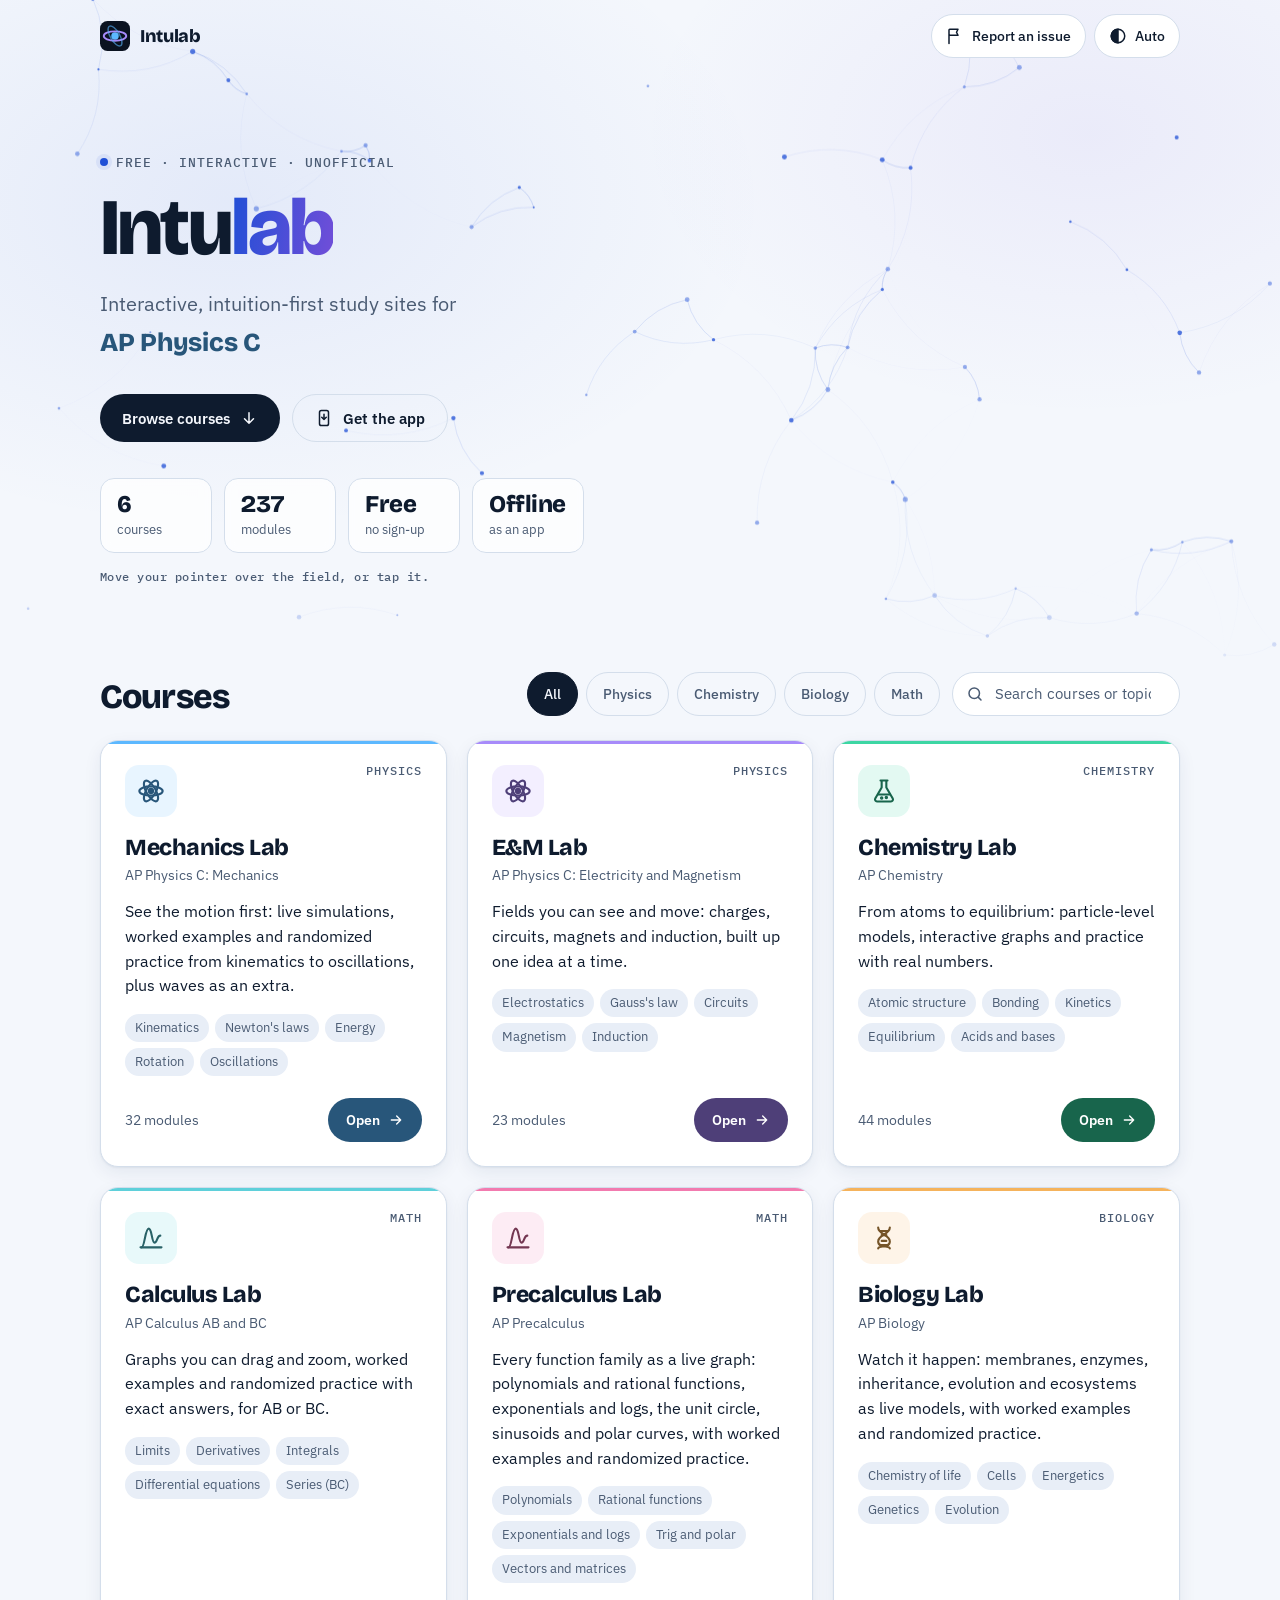
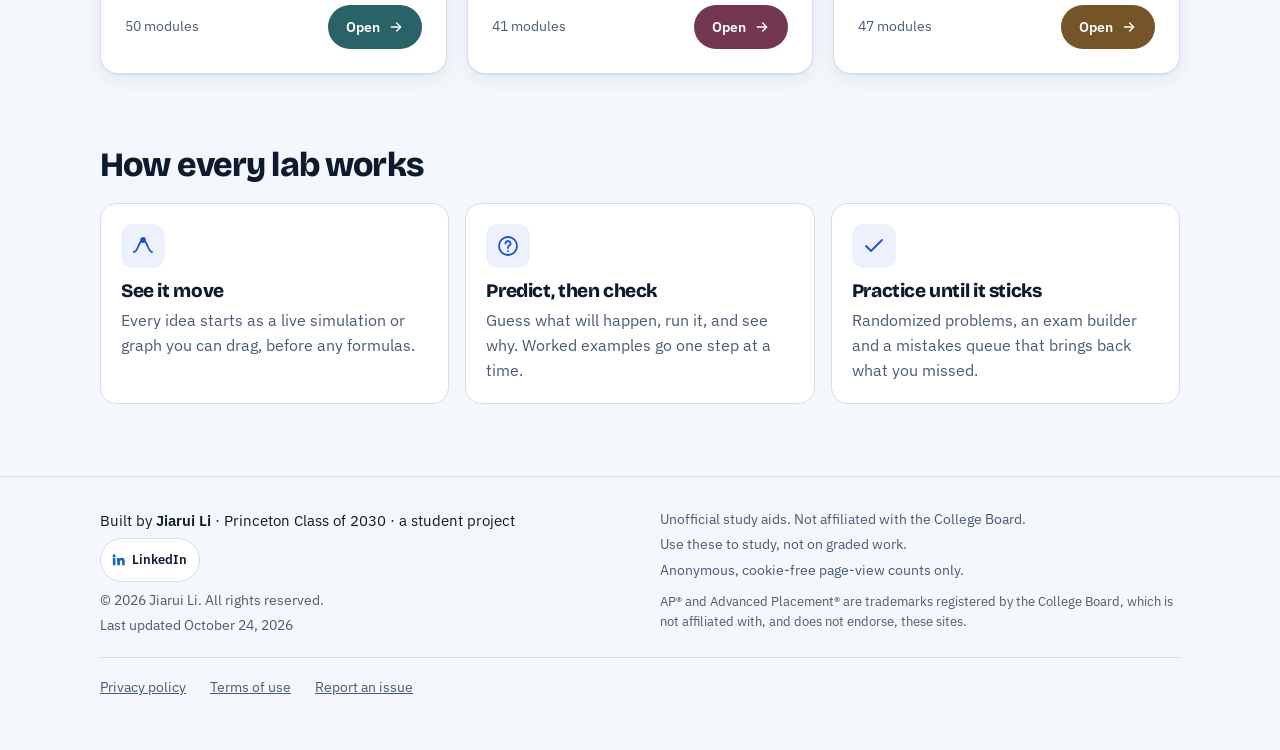
==== index.html @ 5c3f9722 "Self-host the fonts (no Google Fonts requests); privacy policy updated Co-Authored-By: Claude <norep" ====
<!doctype html>
<html lang="en">
<head>
<meta charset="utf-8">
<meta name="viewport" content="width=device-width, initial-scale=1">
<title>Intulab</title>
<meta name="description" content="Interactive, intuition-first study sites for AP science and math.">
<meta property="og:type" content="website">
<meta property="og:site_name" content="Intulab">
<meta property="og:title" content="Intulab: interactive AP study sites">
<meta property="og:description" content="Interactive, intuition-first study sites for AP Physics C, Chemistry, Precalculus, Calculus and Biology. Free, no sign-up, works offline.">
<meta property="og:url" content="https://jiacode2030.github.io/intulab/">
<meta property="og:image" content="https://jiacode2030.github.io/intulab/og.png">
<meta property="og:image:width" content="1200">
<meta property="og:image:height" content="630">
<meta property="og:image:alt" content="Intulab: interactive, intuition-first study sites for AP science and math">
<meta name="twitter:card" content="summary_large_image">
<meta name="twitter:title" content="Intulab: interactive AP study sites">
<meta name="twitter:description" content="Interactive, intuition-first study sites for AP Physics C, Chemistry, Precalculus, Calculus and Biology. Free, no sign-up, works offline.">
<meta name="twitter:image" content="https://jiacode2030.github.io/intulab/og.png">
<meta name="color-scheme" content="light dark">
<link rel="manifest" href="/intulab/manifest.webmanifest">
<meta name="theme-color" content="#F4F7FC" media="(prefers-color-scheme: light)">
<meta name="theme-color" content="#0A1220" media="(prefers-color-scheme: dark)">
<meta name="mobile-web-app-capable" content="yes">
<meta name="apple-mobile-web-app-capable" content="yes">
<meta name="apple-mobile-web-app-title" content="Intulab">
<meta name="apple-mobile-web-app-status-bar-style" content="default">
<link rel="apple-touch-icon" href="icons/apple-touch-icon.png">
<link rel="icon" href="data:image/svg+xml,%3Csvg xmlns='http://www.w3.org/2000/svg' viewBox='0 0 32 32'%3E%3Crect width='32' height='32' rx='8' fill='%230A1220'/%3E%3Ccircle cx='16' cy='16' r='4' fill='%235CB8FF'/%3E%3Cellipse cx='16' cy='16' rx='12' ry='5' fill='none' stroke='%23A78BFA' stroke-width='2'/%3E%3C/svg%3E">
<style>
/* Fonts are served from this site (fonts/), not from Google. IBM Plex and STIX Two Text: SIL Open Font License; Bricolage Grotesque: SIL OFL. */
@font-face{font-family:'Bricolage Grotesque';font-style:normal;font-weight:600;font-display:swap;src:url(fonts/bricolagegrotesque-latin-ext-a4fe79.woff2) format('woff2');unicode-range:U+0100-02BA, U+02BD-02C5, U+02C7-02CC, U+02CE-02D7, U+02DD-02FF, U+0304, U+0308, U+0329, U+1D00-1DBF, U+1E00-1E9F, U+1EF2-1EFF, U+2020, U+20A0-20AB, U+20AD-20C4, U+2113, U+2C60-2C7F, U+A720-A7FF}
@font-face{font-family:'Bricolage Grotesque';font-style:normal;font-weight:600;font-display:swap;src:url(fonts/bricolagegrotesque-latin-a97232.woff2) format('woff2');unicode-range:U+0000-00FF, U+0131, U+0152-0153, U+02BB-02BC, U+02C6, U+02DA, U+02DC, U+0304, U+0308, U+0329, U+2000-206F, U+20AC, U+2122, U+2191, U+2193, U+2212, U+2215, U+FEFF, U+FFFD}
@font-face{font-family:'Bricolage Grotesque';font-style:normal;font-weight:800;font-display:swap;src:url(fonts/bricolagegrotesque-latin-ext-a4fe79.woff2) format('woff2');unicode-range:U+0100-02BA, U+02BD-02C5, U+02C7-02CC, U+02CE-02D7, U+02DD-02FF, U+0304, U+0308, U+0329, U+1D00-1DBF, U+1E00-1E9F, U+1EF2-1EFF, U+2020, U+20A0-20AB, U+20AD-20C4, U+2113, U+2C60-2C7F, U+A720-A7FF}
@font-face{font-family:'Bricolage Grotesque';font-style:normal;font-weight:800;font-display:swap;src:url(fonts/bricolagegrotesque-latin-a97232.woff2) format('woff2');unicode-range:U+0000-00FF, U+0131, U+0152-0153, U+02BB-02BC, U+02C6, U+02DA, U+02DC, U+0304, U+0308, U+0329, U+2000-206F, U+20AC, U+2122, U+2191, U+2193, U+2212, U+2215, U+FEFF, U+FFFD}
@font-face{font-family:'IBM Plex Mono';font-style:normal;font-weight:400;font-display:swap;src:url(fonts/ibmplexmono-latin-ext-7f25d9.woff2) format('woff2');unicode-range:U+0100-02BA, U+02BD-02C5, U+02C7-02CC, U+02CE-02D7, U+02DD-02FF, U+0304, U+0308, U+0329, U+1D00-1DBF, U+1E00-1E9F, U+1EF2-1EFF, U+2020, U+20A0-20AB, U+20AD-20C4, U+2113, U+2C60-2C7F, U+A720-A7FF}
@font-face{font-family:'IBM Plex Mono';font-style:normal;font-weight:400;font-display:swap;src:url(fonts/ibmplexmono-latin-d196e8.woff2) format('woff2');unicode-range:U+0000-00FF, U+0131, U+0152-0153, U+02BB-02BC, U+02C6, U+02DA, U+02DC, U+0304, U+0308, U+0329, U+2000-206F, U+20AC, U+2122, U+2191, U+2193, U+2212, U+2215, U+FEFF, U+FFFD}
@font-face{font-family:'IBM Plex Mono';font-style:normal;font-weight:500;font-display:swap;src:url(fonts/ibmplexmono-latin-ext-b42080.woff2) format('woff2');unicode-range:U+0100-02BA, U+02BD-02C5, U+02C7-02CC, U+02CE-02D7, U+02DD-02FF, U+0304, U+0308, U+0329, U+1D00-1DBF, U+1E00-1E9F, U+1EF2-1EFF, U+2020, U+20A0-20AB, U+20AD-20C4, U+2113, U+2C60-2C7F, U+A720-A7FF}
@font-face{font-family:'IBM Plex Mono';font-style:normal;font-weight:500;font-display:swap;src:url(fonts/ibmplexmono-latin-a7544c.woff2) format('woff2');unicode-range:U+0000-00FF, U+0131, U+0152-0153, U+02BB-02BC, U+02C6, U+02DA, U+02DC, U+0304, U+0308, U+0329, U+2000-206F, U+20AC, U+2122, U+2191, U+2193, U+2212, U+2215, U+FEFF, U+FFFD}
@font-face{font-family:'IBM Plex Sans';font-style:italic;font-weight:400;font-display:swap;src:url(fonts/ibmplexsans-greek-72a867.woff2) format('woff2');unicode-range:U+0370-0377, U+037A-037F, U+0384-038A, U+038C, U+038E-03A1, U+03A3-03FF}
@font-face{font-family:'IBM Plex Sans';font-style:italic;font-weight:400;font-display:swap;src:url(fonts/ibmplexsans-latin-ext-77f5d9.woff2) format('woff2');unicode-range:U+0100-02BA, U+02BD-02C5, U+02C7-02CC, U+02CE-02D7, U+02DD-02FF, U+0304, U+0308, U+0329, U+1D00-1DBF, U+1E00-1E9F, U+1EF2-1EFF, U+2020, U+20A0-20AB, U+20AD-20C4, U+2113, U+2C60-2C7F, U+A720-A7FF}
@font-face{font-family:'IBM Plex Sans';font-style:italic;font-weight:400;font-display:swap;src:url(fonts/ibmplexsans-latin-46a3d9.woff2) format('woff2');unicode-range:U+0000-00FF, U+0131, U+0152-0153, U+02BB-02BC, U+02C6, U+02DA, U+02DC, U+0304, U+0308, U+0329, U+2000-206F, U+20AC, U+2122, U+2191, U+2193, U+2212, U+2215, U+FEFF, U+FFFD}
@font-face{font-family:'IBM Plex Sans';font-style:normal;font-weight:400;font-display:swap;src:url(fonts/ibmplexsans-greek-32a517.woff2) format('woff2');unicode-range:U+0370-0377, U+037A-037F, U+0384-038A, U+038C, U+038E-03A1, U+03A3-03FF}
@font-face{font-family:'IBM Plex Sans';font-style:normal;font-weight:400;font-display:swap;src:url(fonts/ibmplexsans-latin-ext-71c30c.woff2) format('woff2');unicode-range:U+0100-02BA, U+02BD-02C5, U+02C7-02CC, U+02CE-02D7, U+02DD-02FF, U+0304, U+0308, U+0329, U+1D00-1DBF, U+1E00-1E9F, U+1EF2-1EFF, U+2020, U+20A0-20AB, U+20AD-20C4, U+2113, U+2C60-2C7F, U+A720-A7FF}
@font-face{font-family:'IBM Plex Sans';font-style:normal;font-weight:400;font-display:swap;src:url(fonts/ibmplexsans-latin-a68a20.woff2) format('woff2');unicode-range:U+0000-00FF, U+0131, U+0152-0153, U+02BB-02BC, U+02C6, U+02DA, U+02DC, U+0304, U+0308, U+0329, U+2000-206F, U+20AC, U+2122, U+2191, U+2193, U+2212, U+2215, U+FEFF, U+FFFD}
@font-face{font-family:'IBM Plex Sans';font-style:normal;font-weight:500;font-display:swap;src:url(fonts/ibmplexsans-greek-32a517.woff2) format('woff2');unicode-range:U+0370-0377, U+037A-037F, U+0384-038A, U+038C, U+038E-03A1, U+03A3-03FF}
@font-face{font-family:'IBM Plex Sans';font-style:normal;font-weight:500;font-display:swap;src:url(fonts/ibmplexsans-latin-ext-71c30c.woff2) format('woff2');unicode-range:U+0100-02BA, U+02BD-02C5, U+02C7-02CC, U+02CE-02D7, U+02DD-02FF, U+0304, U+0308, U+0329, U+1D00-1DBF, U+1E00-1E9F, U+1EF2-1EFF, U+2020, U+20A0-20AB, U+20AD-20C4, U+2113, U+2C60-2C7F, U+A720-A7FF}
@font-face{font-family:'IBM Plex Sans';font-style:normal;font-weight:500;font-display:swap;src:url(fonts/ibmplexsans-latin-a68a20.woff2) format('woff2');unicode-range:U+0000-00FF, U+0131, U+0152-0153, U+02BB-02BC, U+02C6, U+02DA, U+02DC, U+0304, U+0308, U+0329, U+2000-206F, U+20AC, U+2122, U+2191, U+2193, U+2212, U+2215, U+FEFF, U+FFFD}
@font-face{font-family:'IBM Plex Sans';font-style:normal;font-weight:600;font-display:swap;src:url(fonts/ibmplexsans-greek-32a517.woff2) format('woff2');unicode-range:U+0370-0377, U+037A-037F, U+0384-038A, U+038C, U+038E-03A1, U+03A3-03FF}
@font-face{font-family:'IBM Plex Sans';font-style:normal;font-weight:600;font-display:swap;src:url(fonts/ibmplexsans-latin-ext-71c30c.woff2) format('woff2');unicode-range:U+0100-02BA, U+02BD-02C5, U+02C7-02CC, U+02CE-02D7, U+02DD-02FF, U+0304, U+0308, U+0329, U+1D00-1DBF, U+1E00-1E9F, U+1EF2-1EFF, U+2020, U+20A0-20AB, U+20AD-20C4, U+2113, U+2C60-2C7F, U+A720-A7FF}
@font-face{font-family:'IBM Plex Sans';font-style:normal;font-weight:600;font-display:swap;src:url(fonts/ibmplexsans-latin-a68a20.woff2) format('woff2');unicode-range:U+0000-00FF, U+0131, U+0152-0153, U+02BB-02BC, U+02C6, U+02DA, U+02DC, U+0304, U+0308, U+0329, U+2000-206F, U+20AC, U+2122, U+2191, U+2193, U+2212, U+2215, U+FEFF, U+FFFD}
@font-face{font-family:'STIX Two Text';font-style:italic;font-weight:400;font-display:swap;src:url(fonts/stixtwotext-greek-d419c9.woff2) format('woff2');unicode-range:U+0370-0377, U+037A-037F, U+0384-038A, U+038C, U+038E-03A1, U+03A3-03FF}
@font-face{font-family:'STIX Two Text';font-style:italic;font-weight:400;font-display:swap;src:url(fonts/stixtwotext-latin-ext-4cd443.woff2) format('woff2');unicode-range:U+0100-02BA, U+02BD-02C5, U+02C7-02CC, U+02CE-02D7, U+02DD-02FF, U+0304, U+0308, U+0329, U+1D00-1DBF, U+1E00-1E9F, U+1EF2-1EFF, U+2020, U+20A0-20AB, U+20AD-20C4, U+2113, U+2C60-2C7F, U+A720-A7FF}
@font-face{font-family:'STIX Two Text';font-style:italic;font-weight:400;font-display:swap;src:url(fonts/stixtwotext-latin-cf8f5a.woff2) format('woff2');unicode-range:U+0000-00FF, U+0131, U+0152-0153, U+02BB-02BC, U+02C6, U+02DA, U+02DC, U+0304, U+0308, U+0329, U+2000-206F, U+20AC, U+2122, U+2191, U+2193, U+2212, U+2215, U+FEFF, U+FFFD}
@font-face{font-family:'STIX Two Text';font-style:normal;font-weight:400;font-display:swap;src:url(fonts/stixtwotext-greek-191a07.woff2) format('woff2');unicode-range:U+0370-0377, U+037A-037F, U+0384-038A, U+038C, U+038E-03A1, U+03A3-03FF}
@font-face{font-family:'STIX Two Text';font-style:normal;font-weight:400;font-display:swap;src:url(fonts/stixtwotext-latin-ext-925ed5.woff2) format('woff2');unicode-range:U+0100-02BA, U+02BD-02C5, U+02C7-02CC, U+02CE-02D7, U+02DD-02FF, U+0304, U+0308, U+0329, U+1D00-1DBF, U+1E00-1E9F, U+1EF2-1EFF, U+2020, U+20A0-20AB, U+20AD-20C4, U+2113, U+2C60-2C7F, U+A720-A7FF}
@font-face{font-family:'STIX Two Text';font-style:normal;font-weight:400;font-display:swap;src:url(fonts/stixtwotext-latin-5cd9c2.woff2) format('woff2');unicode-range:U+0000-00FF, U+0131, U+0152-0153, U+02BB-02BC, U+02C6, U+02DA, U+02DC, U+0304, U+0308, U+0329, U+2000-206F, U+20AC, U+2122, U+2191, U+2193, U+2212, U+2215, U+FEFF, U+FFFD}
</style>
<script>
/* Apply the saved theme before first paint, so there is no flash. */
try{var t=localStorage.getItem('hub-theme');if(t==='light'||t==='dark')document.documentElement.setAttribute('data-theme',t);}catch(e){}
</script>
<style>
:root{
  --bg:#F4F7FC; --surface:#FFFFFF; --sunk:#E8EEF7; --ink:#0E1B2E; --muted:#4A5B73; --line:#D4DEEB;
  --brand:#1F4FD6; --violet:#6D4ED8; --focus:#1F4FD6;
  --hero-a:#1F4FD614; --hero-b:#6D4ED812; --dot:31,79,214;
  --shadow:0 1px 2px rgba(20,45,90,.06),0 6px 18px rgba(20,45,90,.07);
  --shadow-hi:0 2px 4px rgba(20,45,90,.08),0 18px 38px rgba(20,45,90,.14);
  --mix:58%; --mix-to:#000; --on-accent:#FFFFFF;
  --f-display:"Bricolage Grotesque","Avenir Next",system-ui,sans-serif;
  --f-body:"IBM Plex Sans",system-ui,-apple-system,"Segoe UI",sans-serif;
  --f-mono:"IBM Plex Mono",ui-monospace,"SF Mono",Menlo,monospace;
  --ease:cubic-bezier(.2,.8,.2,1);
  color-scheme:light;
}
@media (prefers-color-scheme: dark){
  :root:not([data-theme="light"]){
    --bg:#0A1220; --surface:#101A2C; --sunk:#16223A; --ink:#E4ECF7; --muted:#9AACC5; --line:#22324D;
    --brand:#5CB8FF; --violet:#A78BFA; --focus:#7CC7FF;
    --hero-a:#5CB8FF1c; --hero-b:#A78BFA1a; --dot:124,180,255;
    --shadow:none; --shadow-hi:0 2px 4px rgba(0,0,0,.4),0 16px 34px rgba(0,0,0,.45);
    --mix:100%; --mix-to:#fff; --on-accent:#04101F;
    color-scheme:dark;
  }
}
:root[data-theme="dark"]{
  --bg:#0A1220; --surface:#101A2C; --sunk:#16223A; --ink:#E4ECF7; --muted:#9AACC5; --line:#22324D;
  --brand:#5CB8FF; --violet:#A78BFA; --focus:#7CC7FF;
  --hero-a:#5CB8FF1c; --hero-b:#A78BFA1a; --dot:124,180,255;
  --shadow:none; --shadow-hi:0 2px 4px rgba(0,0,0,.4),0 16px 34px rgba(0,0,0,.45);
  --mix:100%; --mix-to:#fff; --on-accent:#04101F;
  color-scheme:dark;
}

*,*::before,*::after{box-sizing:border-box}
html{-webkit-text-size-adjust:100%}
body{margin:0;background:var(--bg);color:var(--ink);font:16px/1.55 var(--f-body);overflow-x:hidden}
a{color:inherit}
:focus-visible{outline:3px solid var(--focus);outline-offset:3px;border-radius:8px}
[hidden]{display:none!important}
.sr{position:absolute;width:1px;height:1px;overflow:hidden;clip:rect(0 0 0 0);white-space:nowrap}
.wrap{max-width:1120px;margin:0 auto;padding:0 20px}
.skip{position:absolute;left:12px;top:-60px;background:var(--surface);padding:10px 14px;border-radius:8px;z-index:10}
.skip:focus{top:12px}

/* header */
.top{position:relative;z-index:2}
.top .wrap{display:flex;align-items:center;justify-content:space-between;gap:12px;min-height:72px}
.brand{display:flex;align-items:center;gap:10px;font:800 18px/1 var(--f-display);letter-spacing:-.02em;text-decoration:none;min-height:44px}
.brand svg{flex:none}
.actions{display:flex;gap:8px;align-items:center}
.btn-ghost{display:inline-flex;align-items:center;gap:8px;min-height:44px;min-width:44px;justify-content:center;padding:0 14px;border:1px solid var(--line);border-radius:999px;background:var(--surface);color:var(--ink);font:500 14px/1 var(--f-body);text-decoration:none;cursor:pointer;transition:border-color .2s var(--ease),background .2s var(--ease)}
.btn-ghost:hover{border-color:var(--brand)}
.btn-ghost svg{width:18px;height:18px;flex:none}

/* hero */
.hero{position:relative;margin-top:-72px;padding:148px 0 88px;overflow:hidden;isolation:isolate;
  background:radial-gradient(60% 70% at 18% 30%,var(--hero-a),transparent 70%),radial-gradient(50% 60% at 85% 20%,var(--hero-b),transparent 70%)}
.hero canvas{position:absolute;inset:0;width:100%;height:100%;z-index:-1}
.hero::after{content:"";position:absolute;left:0;right:0;bottom:0;height:120px;background:linear-gradient(transparent,var(--bg));z-index:-1}
.eyebrow{display:inline-flex;align-items:center;gap:8px;font:500 12.5px/1 var(--f-mono);letter-spacing:.08em;text-transform:uppercase;color:var(--muted);margin:0 0 20px}
.eyebrow i{width:8px;height:8px;border-radius:50%;background:var(--brand);box-shadow:0 0 0 4px var(--hero-a)}
h1{font:800 clamp(40px,8vw,80px)/1 var(--f-display);letter-spacing:-.035em;margin:0 0 20px;max-width:12ch}
h1 span{background:linear-gradient(100deg,var(--brand),var(--violet));-webkit-background-clip:text;background-clip:text;color:transparent}
.tagline{font-size:clamp(17px,2.2vw,20px);color:var(--muted);max-width:44ch;margin:0 0 32px}
.cta{display:inline-flex;align-items:center;gap:10px;min-height:48px;padding:0 22px;border-radius:999px;background:var(--ink);color:var(--bg);font:600 15px/1 var(--f-body);text-decoration:none;transition:transform .2s var(--ease)}
.cta:hover{transform:translateY(-2px)}
.ctas{display:flex;flex-wrap:wrap;gap:12px}
.cta.alt{background:transparent;color:var(--ink);border:1px solid var(--line);cursor:pointer;font:600 15px/1 var(--f-body)}
.cta.alt:hover{border-color:var(--brand)}
.cta svg{width:18px;height:18px}

/* hero extras: shimmering title, rotating course line, stats */
h1 span{background-size:200% 100%;animation:shimmer 9s ease-in-out infinite alternate}
@keyframes shimmer{from{background-position:0% 50%}to{background-position:100% 50%}}
h1 span{background-image:linear-gradient(100deg,var(--brand),var(--violet),var(--brand))}
.tagline .rot{display:block;height:1.5em;overflow:hidden;font:700 clamp(20px,2.6vw,26px)/1.5 var(--f-display);letter-spacing:-.01em;margin-top:4px}
.tagline .rot b{display:block;font-weight:700;color:var(--rotc,var(--brand));transition:transform .45s var(--ease),opacity .45s var(--ease)}
.tagline .rot b.out{transform:translateY(-100%);opacity:0}
.tagline .rot b.in{transform:translateY(100%);opacity:0}
.eyebrow i{animation:pulse 2.4s ease-in-out infinite}
@keyframes pulse{50%{box-shadow:0 0 0 7px transparent}}
.stats{list-style:none;display:flex;flex-wrap:wrap;gap:12px;margin:36px 0 0;padding:0}
.stats li{display:flex;flex-direction:column;gap:2px;min-width:112px;padding:12px 16px;border:1px solid var(--line);border-radius:14px;background:color-mix(in srgb,var(--surface) 72%,transparent);backdrop-filter:blur(6px);-webkit-backdrop-filter:blur(6px)}
.stats b{font:800 24px/1.1 var(--f-display);letter-spacing:-.02em;font-variant-numeric:tabular-nums}
.stats span{font-size:13px;color:var(--muted)}
.stats li[hidden]{display:none}
.hint{margin:16px 0 0;font:500 12px var(--f-mono);letter-spacing:.04em;color:var(--muted)}
@media (hover:none){.hint{display:none}}

/* how it works */
.how{margin-top:72px}
.how h2{margin-bottom:20px}
.how3{list-style:none;margin:0;padding:0;display:grid;gap:16px;grid-template-columns:repeat(auto-fit,minmax(min(100%,240px),1fr))}
.how3 li{padding:20px;border:1px solid var(--line);border-radius:16px;background:var(--surface)}
.how3 h3{font-size:19px;margin:12px 0 6px}
.how3 p{margin:0;color:var(--muted)}
.hico{display:grid;place-items:center;width:44px;height:44px;border-radius:12px;color:var(--brand);background:var(--hero-a)}
.hico svg{width:24px;height:24px}

/* scroll reveal (only when motion is allowed; see the script) */
.js-motion .rv{opacity:0;transform:translateY(18px);transition:opacity .6s var(--ease),transform .6s var(--ease);transition-delay:calc(var(--i,0)*70ms)}
.js-motion .rv.in{opacity:1;transform:none}

/* courses */
main{position:relative;z-index:1;padding-bottom:72px}
.resume{display:flex;align-items:center;gap:14px;margin:0 0 22px;padding:14px 18px;border:1px solid var(--line);border-left:4px solid var(--c,var(--accent));border-radius:14px;background:color-mix(in srgb,var(--c,var(--accent)) 8%,var(--surface));color:var(--ink);text-decoration:none;box-shadow:var(--shadow);transition:transform .2s var(--ease),box-shadow .2s var(--ease)}
.resume[hidden]{display:none}
.resume:hover{transform:translateY(-2px);box-shadow:var(--shadow-hi)}
.resume .rtxt{display:flex;flex-direction:column;gap:2px;min-width:0;flex:1}
.resume small{font:500 12px var(--f-mono);letter-spacing:.06em;text-transform:uppercase;color:var(--muted)}
.resume b{font:700 18px/1.25 var(--f-display);overflow:hidden;text-overflow:ellipsis}
.resume .rarr{font-size:22px;color:var(--c,var(--accent))}
.resume .rdot{width:12px;height:12px;border-radius:50%;background:var(--c,var(--accent));flex:none}
.head{display:flex;flex-wrap:wrap;align-items:end;justify-content:space-between;gap:16px 24px;margin-bottom:24px}
h2{font:800 clamp(26px,3.4vw,34px)/1.1 var(--f-display);letter-spacing:-.025em;margin:0}
.tools{display:flex;flex-wrap:wrap;gap:12px;align-items:center}
.chips{display:flex;flex-wrap:wrap;gap:8px;margin:0;padding:0;border:0}
.chip{min-height:44px;padding:0 16px;border-radius:999px;border:1px solid var(--line);background:transparent;color:var(--muted);font:500 14px/1 var(--f-body);cursor:pointer;transition:all .2s var(--ease)}
.chip:hover{color:var(--ink);border-color:var(--muted)}
.chip[aria-pressed="true"]{background:var(--ink);border-color:var(--ink);color:var(--bg)}
.search{position:relative;flex:1 1 220px;max-width:280px}
.search svg{position:absolute;left:14px;top:50%;width:18px;height:18px;transform:translateY(-50%);color:var(--muted);pointer-events:none}
.search input{width:100%;min-height:44px;padding:0 14px 0 42px;border-radius:999px;border:1px solid var(--line);background:var(--surface);color:var(--ink);font:15px var(--f-body)}
.search input::placeholder{color:var(--muted);opacity:1}
.search input:focus-visible{outline-offset:1px;border-radius:999px}

.grid{list-style:none;margin:0;padding:0;display:grid;gap:20px;grid-template-columns:repeat(auto-fill,minmax(min(100%,320px),1fr))}
.card{--a:color-mix(in oklab,var(--accent) var(--mix),var(--mix-to));position:relative;display:flex;flex-direction:column;height:100%;padding:24px;border-radius:18px;background:var(--surface);border:1px solid var(--line);box-shadow:var(--shadow);text-decoration:none;color:inherit;overflow:hidden;
  transition:transform .28s var(--ease),box-shadow .28s var(--ease),border-color .28s var(--ease)}
.card::before{content:"";position:absolute;left:0;right:0;top:0;height:3px;background:var(--accent)}
a.card:hover{transform:perspective(900px) rotateX(var(--rx,0deg)) rotateY(var(--ry,0deg)) translateY(-4px);box-shadow:var(--shadow-hi);border-color:color-mix(in oklab,var(--accent) 55%,var(--line))}
.card::after{content:"";position:absolute;inset:0;pointer-events:none;opacity:0;transition:opacity .3s var(--ease);
  background:radial-gradient(320px circle at var(--mx,50%) var(--my,0%),color-mix(in oklab,var(--accent) 16%,transparent),transparent 65%)}
a.card:hover::after{opacity:1}
.card>*{position:relative;z-index:1}
a.card:hover .icon[data-s="Physics"] svg{animation:spin 6s linear infinite}
a.card:hover .icon[data-s="Chemistry"] svg{animation:swirl 1.2s ease-in-out infinite}
a.card:hover .icon[data-s="Biology"] svg{animation:twist 2s ease-in-out infinite}
a.card:hover .icon[data-s="Math"] svg path:first-child{stroke-dasharray:1;animation:draw 1.4s var(--ease) both}
@keyframes spin{to{transform:rotate(360deg)}}
@keyframes swirl{0%,100%{transform:rotate(0)}25%{transform:rotate(-12deg)}75%{transform:rotate(12deg)}}
@keyframes twist{0%,100%{transform:scaleX(1)}50%{transform:scaleX(.35)}}
@keyframes draw{from{stroke-dashoffset:1}to{stroke-dashoffset:0}}
a.card:focus-visible{outline-offset:4px;border-radius:18px}
.card .row{display:flex;align-items:flex-start;justify-content:space-between;gap:12px;margin-bottom:18px}
.icon{width:52px;height:52px;border-radius:14px;display:grid;place-items:center;color:var(--a);background:color-mix(in oklab,var(--accent) 14%,transparent);flex:none}
.icon svg{width:28px;height:28px}
.subj{font:500 12px/1 var(--f-mono);letter-spacing:.08em;text-transform:uppercase;color:var(--muted)}
h3{font:800 23px/1.15 var(--f-display);letter-spacing:-.02em;margin:0 0 4px}
.course{font-size:14px;color:var(--muted);margin:0 0 12px}
.desc{margin:0 0 16px}
.topics{list-style:none;display:flex;flex-wrap:wrap;gap:6px;margin:0 0 22px;padding:0}
.topics li{font-size:13px;padding:4px 10px;border-radius:999px;background:var(--sunk);color:var(--muted)}
.foot{margin-top:auto;display:flex;align-items:center;justify-content:space-between;gap:12px;min-height:44px}
.open{display:inline-flex;align-items:center;gap:8px;min-height:44px;padding:0 18px;border-radius:999px;background:var(--a);color:var(--on-accent);font:600 14px/1 var(--f-body);transition:gap .2s var(--ease)}
a.card:hover .open{gap:12px}
.open svg{width:16px;height:16px}
.meta{font-size:14px;color:var(--muted)}
.prog{display:flex;align-items:center;gap:10px;font-size:14px;color:var(--muted)}
.prog b{color:var(--ink);font-weight:600}
.prog>span{white-space:nowrap}
.ring{width:40px;height:40px;transform:rotate(-90deg);flex:none}
.ring circle{fill:none;stroke-width:4}
.ring .track{stroke:var(--sunk)}
.ring .val{stroke:var(--a);stroke-linecap:round;transition:stroke-dashoffset .9s var(--ease)}
.card.soon{box-shadow:none;background:transparent;border-style:dashed}
.card.soon::before{opacity:.35}
.card.soon .icon{filter:grayscale(.6);opacity:.7}
.card.soon h3,.card.soon .desc{color:var(--muted)}
.badge{display:inline-flex;align-items:center;min-height:32px;padding:0 12px;border-radius:999px;border:1px solid var(--line);font:500 12px/1 var(--f-mono);letter-spacing:.06em;text-transform:uppercase;color:var(--muted)}
.empty{padding:48px 0;text-align:center;color:var(--muted)}

/* Get the app dialog */
.appdlg{max-width:min(520px,calc(100vw - 32px));max-height:calc(100dvh - 32px);overflow:auto;width:100%;border:1px solid var(--line);border-radius:18px;background:var(--surface);color:var(--ink);padding:24px;box-shadow:var(--shadow-hi)}
.appdlg::backdrop{background:rgba(5,10,20,.55)}
.appdlg h2{font:800 24px/1.15 var(--f-display);letter-spacing:-.02em;margin:0 0 8px}
.appdlg h3{font:600 15px/1.3 var(--f-body);margin:18px 0 6px}
.appdlg p{margin:0 0 4px;color:var(--muted)}
.appdlg ol{margin:0;padding-left:22px}.appdlg li{margin:4px 0}
.appdlg .note{font-size:14px;margin-top:8px}
.appdlg .ico{display:inline-block;padding:0 4px;border:1px solid var(--line);border-radius:6px;font-size:13px}
.appdlg .row{display:flex;justify-content:flex-end;margin-top:20px}
.appdlg .cta{border:0;cursor:pointer}
.steps-os{display:flex;flex-direction:column}
.appdlg details{margin-top:14px;border-top:1px solid var(--line);padding-top:6px}
.appdlg summary{cursor:pointer;min-height:44px;display:flex;align-items:center;font-weight:600}
.appdlg summary::before{content:'▸';margin-right:8px;transition:transform .2s var(--ease)}.appdlg details[open] summary::before{transform:rotate(90deg)}

/* footer */
footer{border-top:1px solid var(--line);padding:32px 0 40px;color:var(--muted);font-size:14px}
footer .wrap{display:flex;flex-wrap:wrap;justify-content:space-between;gap:16px 32px}
footer p{margin:0 0 4px}
footer a{min-height:44px;display:inline-flex;align-items:center}
footer .fcol{flex:1 1 300px;max-width:520px}
footer .credit{display:flex;flex-wrap:wrap;align-items:center;gap:6px 12px;color:var(--ink);font-size:15px;margin-bottom:8px}
footer .tm{margin-top:10px;font-size:13px}
.li-link{display:inline-flex;align-items:center;gap:6px;min-height:44px;padding:0 12px 0 10px;border:1px solid var(--line);border-radius:999px;background:var(--surface);color:var(--ink);font:600 13px var(--f-body);text-decoration:none;transition:border-color .2s var(--ease),color .2s var(--ease)}
.li-link svg{width:15px;height:15px;fill:#0A66C2}
:root[data-theme="dark"] .li-link svg{fill:#70B5F9}
@media (prefers-color-scheme: dark){:root:not([data-theme="light"]) .li-link svg{fill:#70B5F9}}
.li-link:hover{border-color:#0A66C2}
footer .flinks{flex-basis:100%;display:flex;flex-wrap:wrap;gap:0 24px;border-top:1px solid var(--line);padding-top:8px}

@media (max-width:560px){
  .wrap{padding:0 16px}
  .hero{padding:124px 0 56px}
  .tl{display:none}
  .search{max-width:none}
  .card{padding:20px}
}
@media (prefers-reduced-motion:reduce){
  h1 span,.eyebrow i{animation:none}
  a.card:hover{transform:translateY(-4px)}
  a.card:hover .icon svg,a.card:hover .icon svg path{animation:none!important}
  *,*::before,*::after{transition:none!important;animation:none!important}
}
</style>
</head>
<body>
<a class="skip" href="#courses">Skip to courses</a>

<header class="top">
  <div class="wrap">
    <a class="brand" href="./" aria-label="Intulab home">
      <svg width="30" height="30" viewBox="0 0 32 32" aria-hidden="true"><rect width="32" height="32" rx="8" fill="#0A1220"/><circle cx="16" cy="16" r="4" fill="#5CB8FF"/><ellipse cx="16" cy="16" rx="12" ry="5" fill="none" stroke="#A78BFA" stroke-width="2"/><ellipse cx="16" cy="16" rx="12" ry="5" fill="none" stroke="#5CB8FF" stroke-width="1.5" opacity=".6" transform="rotate(60 16 16)"/></svg>
      Intulab
    </a>
    <div class="actions">
      <a class="btn-ghost" id="report" href="#" target="_blank" rel="noopener">
        <svg viewBox="0 0 24 24" fill="none" stroke="currentColor" stroke-width="2" stroke-linecap="round" stroke-linejoin="round" aria-hidden="true"><path d="M4 22V4a1 1 0 0 1 1-1h11l-2 4 2 4H5"/></svg>
        <span class="tl">Report an issue</span><span class="sr"> (opens GitHub in a new tab)</span>
      </a>
      <button class="btn-ghost" id="theme" type="button" aria-label="Color theme: Auto. Click to change.">
        <svg viewBox="0 0 24 24" fill="none" stroke="currentColor" stroke-width="2" stroke-linecap="round" aria-hidden="true"><circle cx="12" cy="12" r="9"/><path d="M12 3a9 9 0 0 0 0 18z" fill="currentColor"/></svg>
        <span class="tl" id="theme-l">Auto</span>
      </button>
    </div>
  </div>
</header>

<section class="hero" aria-labelledby="title">
  <canvas id="field" aria-hidden="true"></canvas>
  <div class="wrap">
    <p class="eyebrow"><i></i>Free · Interactive · Unofficial</p>
    <h1 id="title">Intu<span>lab</span></h1>
    <p class="tagline">Interactive, intuition-first study sites for <span class="sr">AP science and math.</span><span class="rot" id="rot" aria-hidden="true"><b>AP science and math</b></span></p>
    <div class="ctas">
      <a class="cta" href="#courses">Browse courses
        <svg viewBox="0 0 24 24" fill="none" stroke="currentColor" stroke-width="2" stroke-linecap="round" stroke-linejoin="round" aria-hidden="true"><path d="M12 5v14M6 13l6 6 6-6"/></svg></a>
      <button class="cta alt" id="install" type="button" hidden aria-haspopup="dialog">
        <svg viewBox="0 0 24 24" fill="none" stroke="currentColor" stroke-width="2" stroke-linecap="round" stroke-linejoin="round" aria-hidden="true"><rect x="6" y="2" width="12" height="20" rx="2.5"/><path d="M12 7v7M9 11l3 3 3-3"/></svg>Get the app</button>
    </div>
    <ul class="stats" id="stats" aria-label="At a glance">
      <li><b data-count="courses">6</b><span>courses</span></li>
      <li><b data-count="modules">237</b><span>modules</span></li>
      <li id="u-visitors" hidden><b data-n>0</b><span>visitors</span></li>
      <li id="u-views" hidden><b data-n>0</b><span>page views</span></li>
      <li><b>Free</b><span>no sign-up</span></li>
      <li><b>Offline</b><span>as an app</span></li>
    </ul>
    <p class="hint" aria-hidden="true">Move your pointer over the field, or tap it.</p>
  </div>
</section>

<main id="courses" tabindex="-1">
  <div class="wrap">
    <a class="resume" id="resume" href="#" hidden><span class="rdot" aria-hidden="true"></span><span class="rtxt"><small>Pick up where you left off</small><b id="resume-t"></b></span><span class="rarr" aria-hidden="true">&rarr;</span></a>
    <div class="head">
      <h2>Courses</h2>
      <div class="tools">
        <fieldset class="chips" id="filters"><legend class="sr">Filter by subject</legend></fieldset>
        <div class="search">
          <label class="sr" for="q">Search courses</label>
          <svg viewBox="0 0 24 24" fill="none" stroke="currentColor" stroke-width="2" stroke-linecap="round" aria-hidden="true"><circle cx="11" cy="11" r="7"/><path d="m20 20-3.5-3.5"/></svg>
          <input id="q" type="search" placeholder="Search courses or topics" autocomplete="off">
        </div>
      </div>
    </div>
    <ul class="grid" id="grid"></ul>
    <p class="empty" id="empty" hidden>No courses match. Try another subject or search.</p>
    <p class="sr" id="status" aria-live="polite"></p>

    <section class="how" aria-labelledby="how-h">
      <h2 id="how-h">How every lab works</h2>
      <ol class="how3">
        <li class="rv"><span class="hico" aria-hidden="true"><svg viewBox="0 0 24 24" fill="none" stroke="currentColor" stroke-width="1.8" stroke-linecap="round" stroke-linejoin="round"><path d="M3 18c4 0 5-12 9-12s5 12 9 12"/><circle cx="12" cy="6" r="2" fill="currentColor"/></svg></span>
          <h3>See it move</h3><p>Every idea starts as a live simulation or graph you can drag, before any formulas.</p></li>
        <li class="rv"><span class="hico" aria-hidden="true"><svg viewBox="0 0 24 24" fill="none" stroke="currentColor" stroke-width="1.8" stroke-linecap="round" stroke-linejoin="round"><circle cx="12" cy="12" r="9"/><path d="M9.5 9.5a2.5 2.5 0 1 1 3.5 2.3c-.6.3-1 .9-1 1.6v.6M12 17h.01"/></svg></span>
          <h3>Predict, then check</h3><p>Guess what will happen, run it, and see why. Worked examples go one step at a time.</p></li>
        <li class="rv"><span class="hico" aria-hidden="true"><svg viewBox="0 0 24 24" fill="none" stroke="currentColor" stroke-width="1.8" stroke-linecap="round" stroke-linejoin="round"><path d="M4 12l5 5L20 6"/></svg></span>
          <h3>Practice until it sticks</h3><p>Randomized problems, an exam builder and a mistakes queue that brings back what you missed.</p></li>
      </ol>
    </section>
  </div>
</main>

<dialog class="appdlg" id="appdlg" aria-labelledby="appdlg-h">
  <form method="dialog">
    <h2 id="appdlg-h">Get the Intulab app</h2>
    <p>It's free, with no app store. It opens full screen from your home screen, and once you've opened it, it works offline too.</p>
    <div class="steps-os" data-os="ios">
      <h3>iPhone or iPad (Safari)</h3>
      <ol><li>Tap the <b>Share</b> button <span class="ico" aria-hidden="true">⬆︎</span> at the bottom (or top) of Safari.</li><li>Scroll down and tap <b>Add to Home Screen</b>.</li><li>Tap <b>Add</b>.</li></ol>
      <p class="note">On iPhone and iPad, the app keeps its own saved progress, separate from Safari.</p>
    </div>
    <div class="steps-os" data-os="android">
      <h3>Android (Chrome)</h3>
      <ol><li>Tap the <b>⋮</b> menu at the top right.</li><li>Tap <b>Install app</b> (or <b>Add to Home screen</b>).</li><li>Tap <b>Install</b>.</li></ol>
    </div>
    <div class="steps-os" data-os="desktop">
      <h3>Computer (Chrome or Edge)</h3>
      <ol><li>Click the install icon at the right end of the address bar.</li><li>Click <b>Install</b>.</li></ol>
    </div>
    <div class="row"><button class="cta" value="close">Got it</button></div>
  </form>
</dialog>

<footer>
  <div class="wrap">
    <div class="fcol">
      <p class="credit"><span>Built by <b>Jiarui Li</b> · Princeton Class of 2030 · a student project</span><a class="li-link" href="https://www.linkedin.com/in/jiarui-li2030" target="_blank" rel="noopener" aria-label="Jiarui Li on LinkedIn (opens in a new tab)"><svg viewBox="0 0 24 24" aria-hidden="true"><path d="M4.98 3.5a2.5 2.5 0 1 1 0 5 2.5 2.5 0 0 1 0-5zM3 9.5h4V21H3zM9.5 9.5h3.8v1.6h.06c.53-1 1.83-2.06 3.77-2.06 4.03 0 4.77 2.65 4.77 6.1V21h-4v-5.1c0-1.22-.02-2.78-1.7-2.78-1.7 0-1.96 1.33-1.96 2.7V21h-4z"/></svg>LinkedIn</a></p>
      <p>© 2026 Jiarui Li. All rights reserved.</p>
      <p>Last updated October 24, 2026</p>
    </div>
    <div class="fcol">
      <p>Unofficial study aids. Not affiliated with the College Board.</p>
      <p>Use these to study, not on graded work.</p>
      <p>Anonymous, cookie-free page-view counts only.</p>
      <p class="tm">AP® and Advanced Placement® are trademarks registered by the College Board, which is not affiliated with, and does not endorse, these sites.</p>
    </div>
    <nav class="flinks" aria-label="Legal and feedback">
      <a href="privacy.html">Privacy policy</a><a href="terms.html">Terms of use</a><a id="report2" href="#" target="_blank" rel="noopener">Report an issue<span class="sr"> (opens GitHub in a new tab)</span></a>
    </nav>
  </div>
</footer>

<script src="courses.js"></script>
<script>
/* Analytics: the one config line. Same code on every course site, so all report to one GoatCounter property. */
const GOATCOUNTER = 'intulab';
const FEEDBACK_REPO = 'jiacode2030/intulab-feedback';

(function(){
'use strict';
const $=s=>document.querySelector(s),$$=s=>[...document.querySelectorAll(s)];
const COURSES=Array.isArray(window.COURSES)?window.COURSES:[];
const REDUCE=matchMedia('(prefers-reduced-motion: reduce)');
const FINE=matchMedia('(hover: hover) and (pointer: fine)');
if(!REDUCE.matches&&'IntersectionObserver' in window)document.documentElement.classList.add('js-motion');

/* GoatCounter: anonymous, cookie-free. Loads only on the live site and only once a real code is set. */
/* honor Do Not Track and Global Privacy Control: no counter at all */
const optOut=navigator.doNotTrack==='1'||window.doNotTrack==='1'||navigator.globalPrivacyControl===true;
const gcOn=!optOut&&/\.github\.io$/.test(location.hostname)&&GOATCOUNTER&&GOATCOUNTER!=='YOUR-CODE';
if(gcOn){const s=document.createElement('script');s.async=true;s.src='https://gc.zgo.at/count.js';s.dataset.goatcounter='https://'+GOATCOUNTER+'.goatcounter.com/count';document.head.appendChild(s);}
function event(name){try{if(window.goatcounter&&window.goatcounter.count)window.goatcounter.count({path:name,title:name,event:true});}catch(e){}}

/* Report an issue: a pre-filled issue in the shared feedback repo. */
const issue='https://github.com/'+FEEDBACK_REPO+'/issues/new?labels='+encodeURIComponent('course:landing')+
  '&title='+encodeURIComponent('[Landing page] ')+
  '&body='+encodeURIComponent('**Course:** Landing page\n**Page:** '+location.href+'\n\n**What happened, or what should change?**\n\n');
$('#report').href=issue;$('#report2').href=issue;

/* The Intulab app (installable web app). Offline support only on the live site (and localhost for testing). */
const isApp=matchMedia('(display-mode: standalone)').matches||navigator.standalone===true;
const swOK='serviceWorker' in navigator&&(/\.github\.io$/.test(location.hostname)||location.hostname==='localhost');
function saveCoursesOffline(){if(!swOK)return;COURSES.filter(c=>c.status==='live').forEach(c=>{try{const u=new URL(c.url,location.href);
  if(u.host===location.host||location.hostname==='localhost')navigator.serviceWorker.register(u.pathname+'sw.js',{scope:u.pathname}).catch(()=>{});}catch(e){}});}
if(swOK)addEventListener('load',()=>{navigator.serviceWorker.register('sw.js').catch(()=>{});if(isApp)saveCoursesOffline();});
addEventListener('appinstalled',()=>{saveCoursesOffline();$('#install').hidden=true;});
{const btn=$('#install'),dlg=$('#appdlg');let prompt=null;
  const ua=navigator.userAgent,os=/iPhone|iPad|iPod/.test(ua)||(/Macintosh/.test(ua)&&navigator.maxTouchPoints>1)?'ios':/Android/.test(ua)?'android':'desktop';
  /* show this device's steps first; the others go under "Other devices" */
  const box=dlg.querySelector('form'),mine=dlg.querySelector(`[data-os="${os}"]`),more=document.createElement('details');
  more.innerHTML='<summary>Other devices</summary>';dlg.querySelectorAll('.steps-os').forEach(el=>{if(el!==mine)more.appendChild(el);});
  box.insertBefore(more,box.querySelector('.row'));
  addEventListener('beforeinstallprompt',e=>{e.preventDefault();prompt=e;});
  btn.hidden=isApp;
  btn.addEventListener('click',async()=>{if(prompt){prompt.prompt();try{await prompt.userChoice;}catch(e){}prompt=null;return;}
    if(dlg.showModal)dlg.showModal();else dlg.setAttribute('open','');});}

/* Theme: auto -> light -> dark, remembered in hub-theme. */
const NAMES={auto:'Auto',light:'Light',dark:'Dark'};
let mode='auto';try{const t=localStorage.getItem('hub-theme');if(NAMES[t])mode=t;}catch(e){}
function applyTheme(m){mode=m;const r=document.documentElement;if(m==='auto')r.removeAttribute('data-theme');else r.setAttribute('data-theme',m);
  $('#theme-l').textContent=NAMES[m];$('#theme').setAttribute('aria-label','Color theme: '+NAMES[m]+'. Click to change.');}
applyTheme(mode);
$('#theme').addEventListener('click',()=>{const n={auto:'light',light:'dark',dark:'auto'}[mode];applyTheme(n);try{localStorage.setItem('hub-theme',n);}catch(e){}field.recolor();});

/* Progress: read-only. The course sites store {moduleId: 1} under their progressKey. */
function progress(c){
  if(!c.progressKey)return null;
  let raw=null;try{raw=localStorage.getItem(c.progressKey);}catch(e){return null;}
  if(raw==null)return null;
  let d;try{d=JSON.parse(raw);}catch(e){return null;}
  if(!d||typeof d!=='object')return null;
  let n=0;try{n=Object.keys(d).filter(k=>d[k]).length;}catch(e){return null;}
  const total=Number.isFinite(c.modules)&&c.modules>0?c.modules:null;
  if(total)n=Math.min(n,total);
  return {done:n,total};
}

/* Subject icons (inline SVG). Add one here only for a brand-new subject. */
const P='<svg viewBox="0 0 24 24" fill="none" stroke="currentColor" stroke-width="1.8" stroke-linecap="round" stroke-linejoin="round" aria-hidden="true">';
const ICONS={
  Physics:P+'<circle cx="12" cy="12" r="1.8" fill="currentColor"/><ellipse cx="12" cy="12" rx="10" ry="4"/><ellipse cx="12" cy="12" rx="10" ry="4" transform="rotate(60 12 12)"/><ellipse cx="12" cy="12" rx="10" ry="4" transform="rotate(120 12 12)"/></svg>',
  Chemistry:P+'<path d="M9 3h6M10 3v6L4.5 18.5A1.7 1.7 0 0 0 6 21h12a1.7 1.7 0 0 0 1.5-2.5L14 9V3"/><path d="M7 15h10"/><circle cx="10" cy="18" r=".6" fill="currentColor"/><circle cx="14" cy="17.5" r=".6" fill="currentColor"/></svg>',
  Biology:P+'<path d="M7 3c0 6 10 6 10 12s-10 3-10 6M17 3c0 6-10 6-10 12s10 3 10 6"/><path d="M8.5 6h7M8.5 18h7M10 9.5h4M10 14.5h4"/></svg>',
  Math:P+'<path pathLength="1" d="M4 20c2.5 0 3-16 6-16s2.5 12 5 12 2-6 5-6"/><path d="M3 20h18"/></svg>',
  Science:P+'<circle cx="12" cy="12" r="8"/><path d="M12 8v4l3 2"/></svg>'
};
const ARROW='<svg viewBox="0 0 24 24" fill="none" stroke="currentColor" stroke-width="2" stroke-linecap="round" stroke-linejoin="round" aria-hidden="true"><path d="M5 12h14M13 6l6 6-6 6"/></svg>';
const esc=s=>String(s==null?'':s).replace(/[&<>"']/g,ch=>({'&':'&amp;','<':'&lt;','>':'&gt;','"':'&quot;',"'":'&#39;'}[ch]));
const safeColor=c=>/^#[0-9a-f]{3,8}$/i.test(c||'')?c:'#5CB8FF';
const safeUrl=u=>/^https?:\/\//i.test(u||'')||/^\.?\//.test(u||'')?u:'#';

function ring(p){
  const R=16,C=2*Math.PI*R,f=p.total?p.done/p.total:0;
  const label=p.total?`${p.done} of ${p.total} modules done`:`${p.done} module${p.done===1?'':'s'} done`;
  const svg=p.total?`<svg class="ring" viewBox="0 0 40 40" aria-hidden="true"><circle class="track" cx="20" cy="20" r="${R}"/><circle class="val" cx="20" cy="20" r="${R}" stroke-dasharray="${C.toFixed(2)}" stroke-dashoffset="${C.toFixed(2)}" data-to="${(C*(1-f)).toFixed(2)}"/></svg>`:'';
  return `<span class="prog">${svg}<span><b>${p.done}</b>${esc(label.slice(String(p.done).length))}</span></span>`;
}

function card(c){
  const live=c.status==='live';
  const icon=ICONS[c.subject]||ICONS.Science;
  const topics=(Array.isArray(c.topics)?c.topics:[]).slice(0,5).map(t=>`<li>${esc(t)}</li>`).join('');
  const p=live?progress(c):null;
  const left=live?(p?ring(p):(Number.isFinite(c.modules)?`<span class="meta">${c.modules} modules</span>`:'<span></span>')):'<span class="badge">Coming soon</span>';
  const right=live?`<span class="open" aria-hidden="true">Open${ARROW}</span>`:'';
  const inner=`<div class="row"><span class="icon" data-s="${esc(c.subject)}">${icon}</span><span class="subj">${esc(c.subject)}</span></div>
    <h3>${esc(c.title)}</h3><p class="course">${esc(c.course)}</p><p class="desc">${esc(c.description)}</p>
    <ul class="topics" aria-label="Topics">${topics}</ul><div class="foot">${left}${right}</div>`;
  const style=`style="--accent:${safeColor(c.accent)}"`;
  return live
    ? `<li class="rv"><a class="card" href="${esc(safeUrl(c.url))}" data-id="${esc(c.id)}" ${style}>${inner}</a></li>`
    : `<li class="rv"><div class="card soon" aria-disabled="true" ${style}>${inner}</div></li>`;
}

/* Filters: only subjects that have at least one course. */
const ORDER=['Physics','Chemistry','Biology','Math'];
const subjects=[...new Set(COURSES.map(c=>c.subject))].sort((a,b)=>(ORDER.indexOf(a)+1||99)-(ORDER.indexOf(b)+1||99));
let subject='All',query='';
const fs=$('#filters');
['All',...subjects].forEach(s=>{const b=document.createElement('button');b.type='button';b.className='chip';b.textContent=s;b.setAttribute('aria-pressed',String(s==='All'));
  b.addEventListener('click',()=>{subject=s;fs.querySelectorAll('.chip').forEach(x=>x.setAttribute('aria-pressed',String(x===b)));render();});fs.appendChild(b);});
if(subjects.length<2)fs.hidden=true;

function render(){
  const q=query.trim().toLowerCase();
  const list=COURSES.filter(c=>(subject==='All'||c.subject===subject)&&
    (!q||[c.title,c.course,c.subject,c.description,...(c.topics||[])].join(' ').toLowerCase().includes(q)));
  /* live courses first, then coming soon, keeping file order */
  list.sort((a,b)=>(a.status==='live'?0:1)-(b.status==='live'?0:1));
  const grid=$('#grid'),before=new Map($$('#grid a.card,#grid .card').map(el=>[el.dataset.id||el.querySelector('h3').textContent,el.getBoundingClientRect()]));
  grid.innerHTML=list.map(card).join('');
  $$('#grid > li').forEach((li,i)=>li.style.setProperty('--i',Math.min(i,8)));
  /* rings fill from empty */
  requestAnimationFrame(()=>requestAnimationFrame(()=>$$('#grid .ring .val').forEach(v=>v.style.strokeDashoffset=v.dataset.to)));
  if(motion()&&before.size){$$('#grid > li').forEach(li=>{li.classList.add('in');const el=li.firstElementChild,k=el.dataset.id||el.querySelector('h3').textContent,r0=before.get(k),r1=el.getBoundingClientRect();
    if(r0)li.animate([{transform:`translate(${r0.left-r1.left}px,${r0.top-r1.top}px)`},{transform:'none'}],{duration:420,easing:'cubic-bezier(.2,.8,.2,1)'});
    else li.animate([{opacity:0,transform:'scale(.96)'},{opacity:1,transform:'none'}],{duration:320,easing:'ease-out'});});}
  else reveal();
  $('#empty').hidden=list.length>0;
  $('#status').textContent=list.length+' course'+(list.length===1?'':'s')+' shown';
}
$('#q').addEventListener('input',e=>{query=e.target.value;render();});
$('#grid').addEventListener('click',e=>{const a=e.target.closest('a.card');if(a)event('open:'+a.dataset.id);});
render();
/* resume: the course sites remember the last module opened on this device ({id,t,ts} under <prefix>last); show the newest one. Read-only. */
{let best=null;COURSES.filter(c=>c.status==='live'&&c.prefix).forEach(c=>{try{const o=JSON.parse(localStorage.getItem(c.prefix+'last')||'null');if(o&&typeof o.id==='string'&&/^[\w-]+$/.test(o.id)&&typeof o.t==='string'&&Number.isFinite(o.ts)&&(!best||o.ts>best.o.ts))best={c,o};}catch(e){}});
  if(best){const a=$('#resume');a.href=new URL(best.c.url,location.href).href+'#'+best.o.id;a.style.setProperty('--c',safeColor(best.c.accent));$('#resume-t').textContent=best.o.t+' · '+best.c.title;a.hidden=false;}}
/* progress may change in another tab */
addEventListener('storage',e=>{if(!e.key||COURSES.some(c=>c.progressKey===e.key))render();});
addEventListener('pageshow',e=>{if(e.persisted)render();});

/* ---------- motion helpers ---------- */
function motion(){return !REDUCE.matches;}
var revealObs=null;
function reveal(){if(!document.documentElement.classList.contains('js-motion')){$$('.rv').forEach(el=>el.classList.add('in'));return;}
  revealObs=revealObs||new IntersectionObserver(es=>es.forEach(e=>{if(e.isIntersecting){e.target.classList.add('in');revealObs.unobserve(e.target);}}),{rootMargin:'0px 0px -8% 0px'});
  $$('.rv:not(.in)').forEach(el=>revealObs.observe(el));}
$$('.how3 > li').forEach((li,i)=>li.style.setProperty('--i',i));
reveal();

/* rotating course line under the tagline */
{const rot=$('#rot');const seen=new Set();const words=COURSES.filter(c=>c.status==='live').map(c=>({t:String(c.course||c.title).split(':')[0].trim(),c:safeColor(c.accent)})).filter(w=>!seen.has(w.t)&&seen.add(w.t));
  let k=0;const show=(w,anim)=>{const b=document.createElement('b');b.textContent=w.t;rot.style.setProperty('--rotc',`color-mix(in oklab,${w.c} var(--mix),var(--mix-to))`);
    if(!anim){rot.replaceChildren(b);return;}const old=rot.firstElementChild;b.className='in';rot.appendChild(b);rot.style.position='relative';b.style.position='absolute';b.style.left='0';b.style.top='0';
    requestAnimationFrame(()=>{old&&old.classList.add('out');b.classList.remove('in');});setTimeout(()=>{old&&old.remove();b.style.position='';},480);};
  if(words.length){show(words[0],false);if(motion()&&words.length>1)setInterval(()=>{if(document.hidden)return;k=(k+1)%words.length;show(words[k],true);},2600);}}

/* usage: public GoatCounter totals, read-only. Same rules as the counter itself: live site only, never under Do Not Track / Global Privacy Control.
   Needs "Allow adding visitor counts on your website" turned on in GoatCounter. Hidden until it is on and there is a real number to show. */
const USAGE_MIN=50;
function showUsage(j){if(!j)return;const num=v=>parseInt(String(v==null?'':v).replace(/\D/g,''),10)||0;
  /* GoatCounter's public total often returns the same number for both. Then show one card ("visits"), not two that look like they disagree. */
  const v=num(j.count),u=num(j.count_unique),same=v===u;if(same){document.getElementById('u-visitors').hidden=true;document.querySelector('#u-views span').textContent='visits';}
  else document.querySelector('#u-views span').textContent='page views';
  [['u-views',v],...(same?[]:[['u-visitors',u]])].forEach(([id,n])=>{const li=document.getElementById(id);if(!li||n<USAGE_MIN)return;li.hidden=false;
    const b=li.querySelector('b'),fmt=x=>x.toLocaleString('en-US');b.textContent=fmt(n);
    if(motion()){const t0=performance.now(),tick=t=>{const f=Math.min(1,(t-t0)/1100),e=1-Math.pow(1-f,3);b.textContent=fmt(Math.round(n*e));if(f<1)requestAnimationFrame(tick);};requestAnimationFrame(tick);}});}
window.showUsage=showUsage;
if(gcOn&&window.fetch)fetch('https://'+GOATCOUNTER+'.goatcounter.com/counter/TOTAL.json?t='+Date.now(),{credentials:'omit',cache:'no-store'}).then(r=>r.ok?r.json():null).then(showUsage).catch(()=>{});

/* stats: count up when they come into view */
{const live=COURSES.filter(c=>c.status==='live');const vals={courses:live.length,modules:live.reduce((n,c)=>n+(Number.isFinite(c.modules)?c.modules:0),0)};
  const els=$$('#stats [data-count]');els.forEach(el=>el.textContent=vals[el.dataset.count]);
  if(motion()&&'IntersectionObserver' in window){const io=new IntersectionObserver(es=>{if(!es[0].isIntersecting)return;io.disconnect();
    els.forEach(el=>{const to=vals[el.dataset.count],t0=performance.now(),d=900;const tick=t=>{const f=Math.min(1,(t-t0)/d),e=1-Math.pow(1-f,3);el.textContent=Math.round(to*e);if(f<1)requestAnimationFrame(tick);};el.textContent='0';requestAnimationFrame(tick);});});io.observe($('#stats'));}}

/* course cards: gentle 3D tilt and a spotlight that follows the pointer (mouse and trackpad only) */
$('#grid').addEventListener('pointermove',e=>{if(!FINE.matches||!motion())return;const c=e.target.closest('a.card');if(!c)return;const r=c.getBoundingClientRect(),x=(e.clientX-r.left)/r.width,y=(e.clientY-r.top)/r.height;
  c.style.setProperty('--mx',(x*100).toFixed(1)+'%');c.style.setProperty('--my',(y*100).toFixed(1)+'%');c.style.setProperty('--ry',((x-.5)*6).toFixed(2)+'deg');c.style.setProperty('--rx',((.5-y)*6).toFixed(2)+'deg');});
$('#grid').addEventListener('pointerout',e=>{const c=e.target.closest('a.card');if(c&&!c.contains(e.relatedTarget)){c.style.removeProperty('--rx');c.style.removeProperty('--ry');}});

/* Hero background: drifting charges with field lines. Your pointer acts like a charge: + dots lean toward it,
   - dots away, and field lines reach out to it. Tap or click to send a ripple through the field. */
const field=(function(){
  const cv=$('#field'),ctx=cv.getContext('2d'),hero=cv.parentElement;let W=0,H=0,dpr=1,pts=[],rgb='124,180,255',raf=0,visible=true;
  const ptr={x:0,y:0,on:false},ripples=[];
  function recolor(){rgb=getComputedStyle(document.documentElement).getPropertyValue('--dot').trim()||rgb;if(REDUCE.matches||!raf)draw();}
  function size(){const r=cv.getBoundingClientRect();dpr=Math.min(devicePixelRatio||1,2);W=r.width;H=r.height;cv.width=Math.round(W*dpr);cv.height=Math.round(H*dpr);ctx.setTransform(dpr,0,0,dpr,0,0);
    const n=Math.round(Math.min(70,Math.max(24,W*H/14000)));let s=7;const rnd=()=>(s=(s*16807)%2147483647)/2147483647;
    pts=Array.from({length:n},()=>{const vx=(rnd()-.5)*.22,vy=(rnd()-.5)*.22;return {x:rnd()*W,y:rnd()*H,vx,vy,vx0:vx,vy0:vy,r:1+rnd()*1.6,q:rnd()<.5};});}
  function draw(){ctx.clearRect(0,0,W,H);const L=130;
    for(let i=0;i<pts.length;i++)for(let j=i+1;j<pts.length;j++){const a=pts[i],b=pts[j],dx=a.x-b.x,dy=a.y-b.y,d=Math.hypot(dx,dy);
      if(d<L){const al=(1-d/L)*.22;ctx.strokeStyle=`rgba(${rgb},${al.toFixed(3)})`;ctx.lineWidth=1;ctx.beginPath();
        /* a gentle arc, like a field line, bowing away from the midpoint */
        const mx=(a.x+b.x)/2-dy*.18,my=(a.y+b.y)/2+dx*.18;ctx.moveTo(a.x,a.y);ctx.quadraticCurveTo(mx,my,b.x,b.y);ctx.stroke();}}
    for(const p of pts){ctx.fillStyle=`rgba(${rgb},${p.q?.75:.45})`;ctx.beginPath();ctx.arc(p.x,p.y,p.r,0,7);ctx.fill();}
    if(ptr.on){const R=180;for(const p of pts){const dx=p.x-ptr.x,dy=p.y-ptr.y,d=Math.hypot(dx,dy);if(d<R){ctx.strokeStyle=`rgba(${rgb},${((1-d/R)*.45).toFixed(3)})`;ctx.lineWidth=1.2;
        ctx.beginPath();ctx.moveTo(ptr.x,ptr.y);ctx.quadraticCurveTo((p.x+ptr.x)/2+dy*.22,(p.y+ptr.y)/2-dx*.22,p.x,p.y);ctx.stroke();}}
      const g=ctx.createRadialGradient(ptr.x,ptr.y,0,ptr.x,ptr.y,26);g.addColorStop(0,`rgba(${rgb},.55)`);g.addColorStop(1,`rgba(${rgb},0)`);ctx.fillStyle=g;ctx.beginPath();ctx.arc(ptr.x,ptr.y,26,0,7);ctx.fill();}
    for(const w of ripples){ctx.strokeStyle=`rgba(${rgb},${(.5*(1-w.t)).toFixed(3)})`;ctx.lineWidth=2;ctx.beginPath();ctx.arc(w.x,w.y,w.t*220,0,7);ctx.stroke();}}
  function step(){
    for(const p of pts){
      if(ptr.on){const dx=ptr.x-p.x,dy=ptr.y-p.y,d=Math.max(30,Math.hypot(dx,dy));if(d<220){const f=(p.q?1:-1)*14/(d*d);p.vx+=dx*f;p.vy+=dy*f;}}
      for(const w of ripples){const dx=p.x-w.x,dy=p.y-w.y,d=Math.hypot(dx,dy)||1,front=w.t*220;if(Math.abs(d-front)<18){p.vx+=dx/d*.35;p.vy+=dy/d*.35;}}
      p.vx+=(p.vx0-p.vx)*.025;p.vy+=(p.vy0-p.vy)*.025;const sp=Math.hypot(p.vx,p.vy);if(sp>2.2){p.vx*=2.2/sp;p.vy*=2.2/sp;}
      p.x+=p.vx;p.y+=p.vy;if(p.x<-10)p.x=W+10;if(p.x>W+10)p.x=-10;if(p.y<-10)p.y=H+10;if(p.y>H+10)p.y=-10;}
    for(let i=ripples.length-1;i>=0;i--){ripples[i].t+=.018;if(ripples[i].t>=1)ripples.splice(i,1);}
    draw();raf=requestAnimationFrame(step);}
  function start(){stop();if(!REDUCE.matches&&visible&&!document.hidden)raf=requestAnimationFrame(step);else draw();}
  function stop(){cancelAnimationFrame(raf);raf=0;}
  const at=e=>{const r=cv.getBoundingClientRect();ptr.x=e.clientX-r.left;ptr.y=e.clientY-r.top;};
  hero.addEventListener('pointermove',e=>{if(e.target.closest('a,button'))return void(ptr.on=false);at(e);ptr.on=true;});
  hero.addEventListener('pointerleave',()=>{ptr.on=false;});
  hero.addEventListener('pointerdown',e=>{if(e.target.closest('a,button')||!motion())return;at(e);ripples.push({x:ptr.x,y:ptr.y,t:0});if(ripples.length>4)ripples.shift();if(e.pointerType!=='mouse')setTimeout(()=>{ptr.on=false;},600);});
  size();recolor();start();
  let rt;addEventListener('resize',()=>{clearTimeout(rt);rt=setTimeout(()=>{size();draw();},120);});
  document.addEventListener('visibilitychange',start);
  if(REDUCE.addEventListener)REDUCE.addEventListener('change',start);
  matchMedia('(prefers-color-scheme: dark)').addEventListener?.('change',recolor);
  if('IntersectionObserver'in window)new IntersectionObserver(e=>{visible=e[0].isIntersecting;start();}).observe(cv);
  return {recolor};
})();
})();
</script>
</body>
</html>
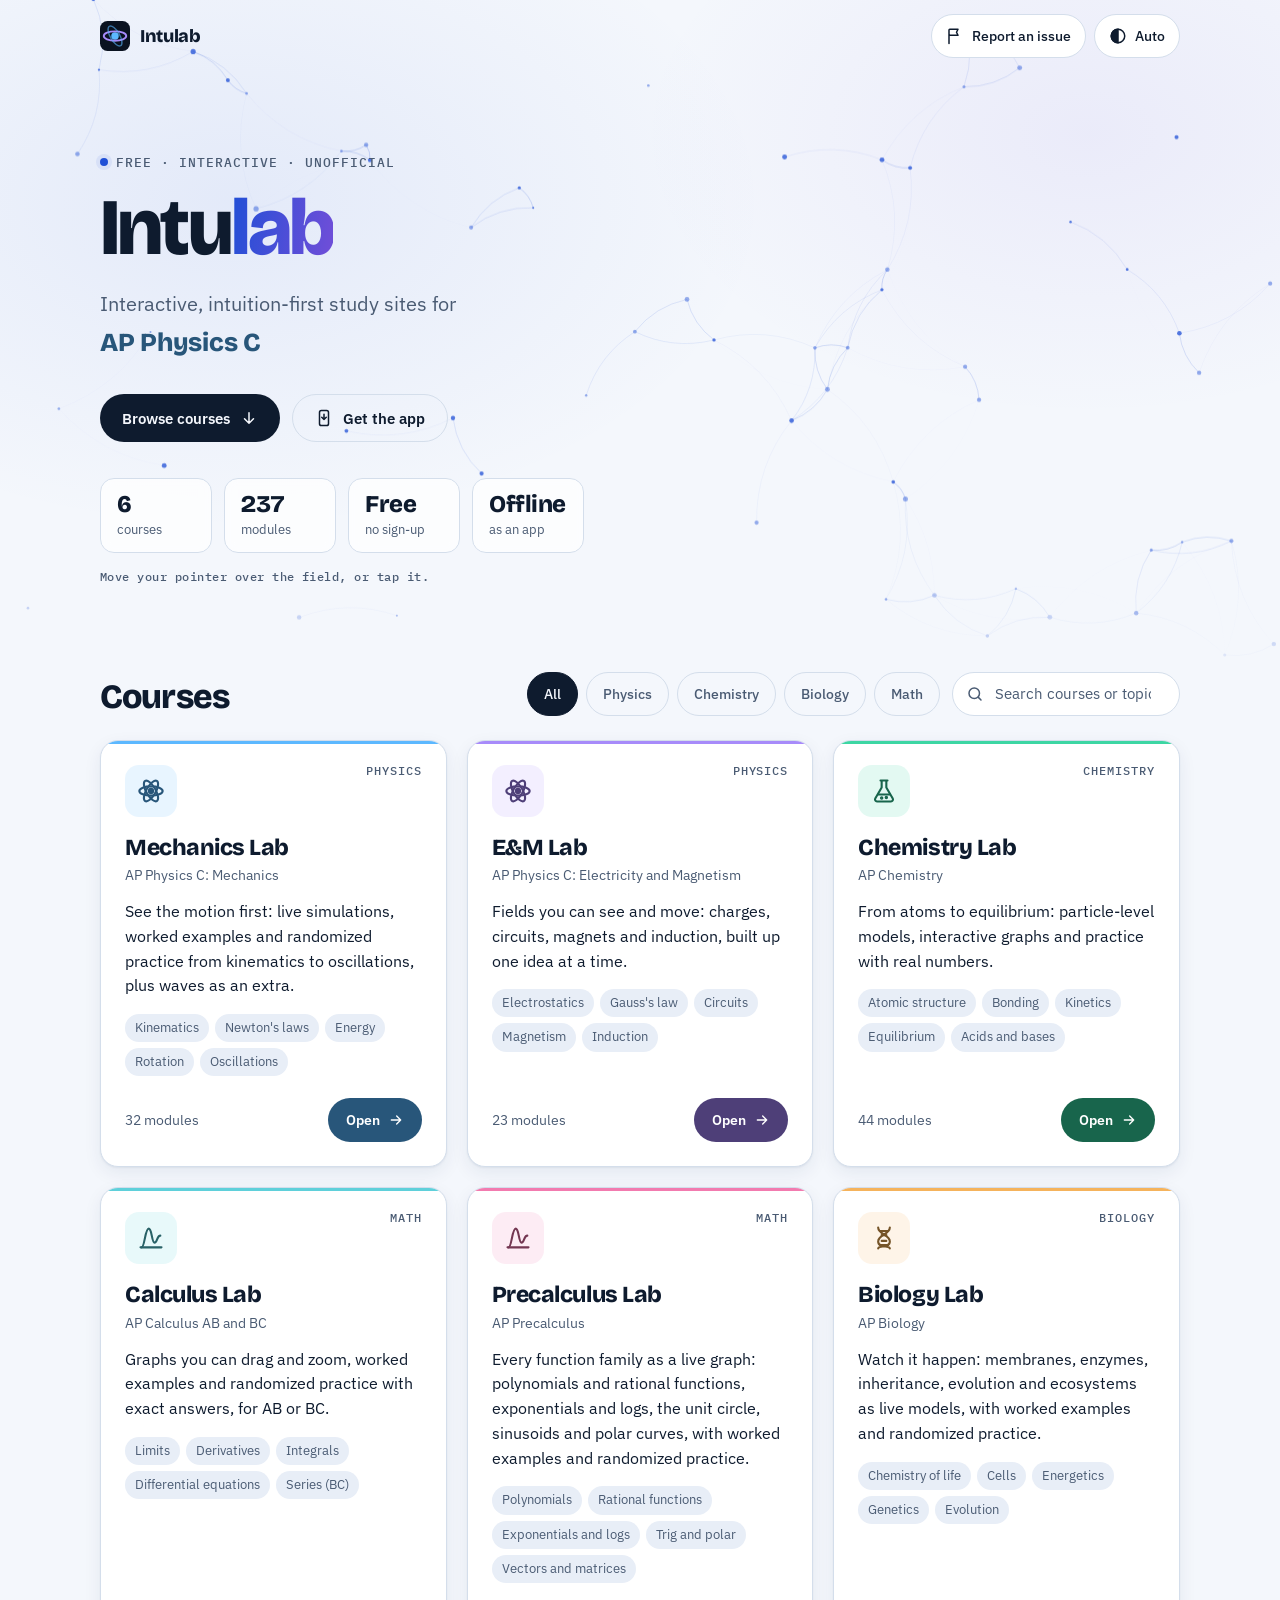
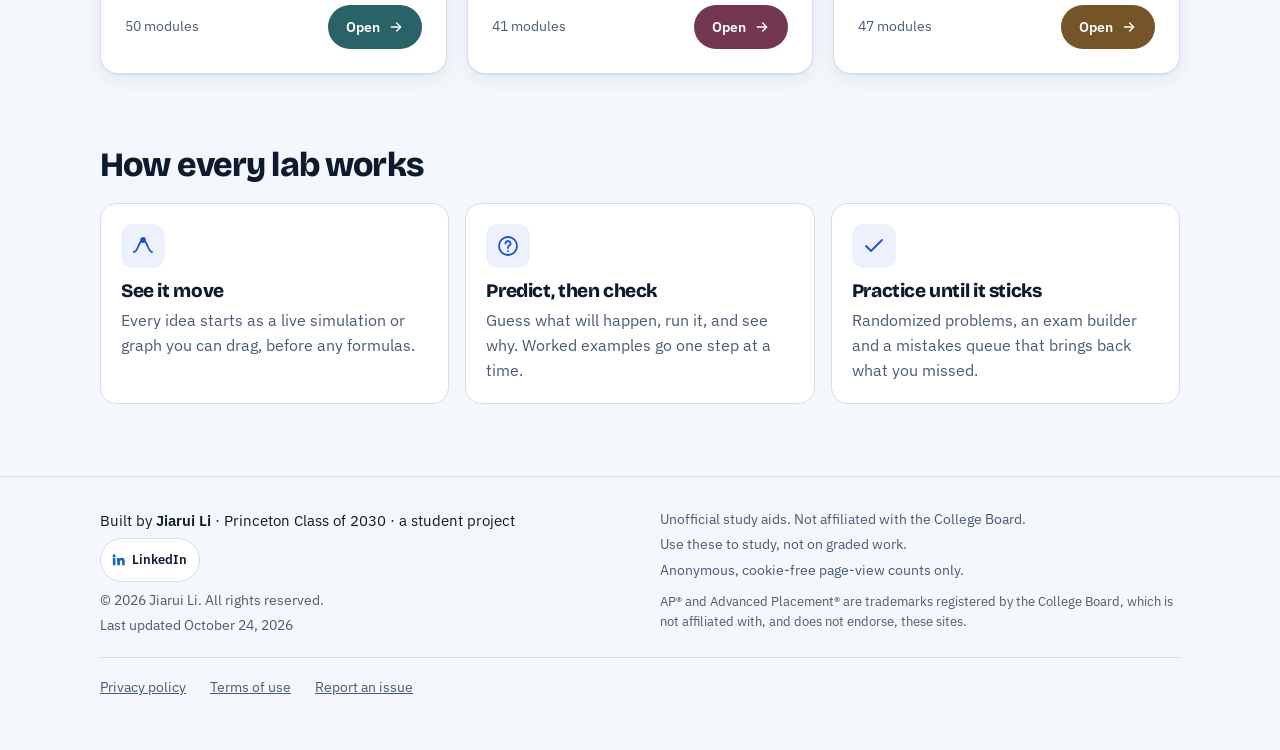
==== commit c71994f2: "Landing page: restore the earlier design (interactive pointer field, subject chips, original course " ====
--- a/index.html
+++ b/index.html
@@ -166,14 +166,6 @@
 
 /* courses */
 main{position:relative;z-index:1;padding-bottom:72px}
-.resume{display:flex;align-items:center;gap:14px;margin:0 0 22px;padding:14px 18px;border:1px solid var(--line);border-left:4px solid var(--c,var(--accent));border-radius:14px;background:color-mix(in srgb,var(--c,var(--accent)) 8%,var(--surface));color:var(--ink);text-decoration:none;box-shadow:var(--shadow);transition:transform .2s var(--ease),box-shadow .2s var(--ease)}
-.resume[hidden]{display:none}
-.resume:hover{transform:translateY(-2px);box-shadow:var(--shadow-hi)}
-.resume .rtxt{display:flex;flex-direction:column;gap:2px;min-width:0;flex:1}
-.resume small{font:500 12px var(--f-mono);letter-spacing:.06em;text-transform:uppercase;color:var(--muted)}
-.resume b{font:700 18px/1.25 var(--f-display);overflow:hidden;text-overflow:ellipsis}
-.resume .rarr{font-size:22px;color:var(--c,var(--accent))}
-.resume .rdot{width:12px;height:12px;border-radius:50%;background:var(--c,var(--accent));flex:none}
 .head{display:flex;flex-wrap:wrap;align-items:end;justify-content:space-between;gap:16px 24px;margin-bottom:24px}
 h2{font:800 clamp(26px,3.4vw,34px)/1.1 var(--f-display);letter-spacing:-.025em;margin:0}
 .tools{display:flex;flex-wrap:wrap;gap:12px;align-items:center}
@@ -327,7 +319,6 @@
 
 <main id="courses" tabindex="-1">
   <div class="wrap">
-    <a class="resume" id="resume" href="#" hidden><span class="rdot" aria-hidden="true"></span><span class="rtxt"><small>Pick up where you left off</small><b id="resume-t"></b></span><span class="rarr" aria-hidden="true">&rarr;</span></a>
     <div class="head">
       <h2>Courses</h2>
       <div class="tools">
@@ -530,9 +521,6 @@
 $('#q').addEventListener('input',e=>{query=e.target.value;render();});
 $('#grid').addEventListener('click',e=>{const a=e.target.closest('a.card');if(a)event('open:'+a.dataset.id);});
 render();
-/* resume: the course sites remember the last module opened on this device ({id,t,ts} under <prefix>last); show the newest one. Read-only. */
-{let best=null;COURSES.filter(c=>c.status==='live'&&c.prefix).forEach(c=>{try{const o=JSON.parse(localStorage.getItem(c.prefix+'last')||'null');if(o&&typeof o.id==='string'&&/^[\w-]+$/.test(o.id)&&typeof o.t==='string'&&Number.isFinite(o.ts)&&(!best||o.ts>best.o.ts))best={c,o};}catch(e){}});
-  if(best){const a=$('#resume');a.href=new URL(best.c.url,location.href).href+'#'+best.o.id;a.style.setProperty('--c',safeColor(best.c.accent));$('#resume-t').textContent=best.o.t+' · '+best.c.title;a.hidden=false;}}
 /* progress may change in another tab */
 addEventListener('storage',e=>{if(!e.key||COURSES.some(c=>c.progressKey===e.key))render();});
 addEventListener('pageshow',e=>{if(e.persisted)render();});
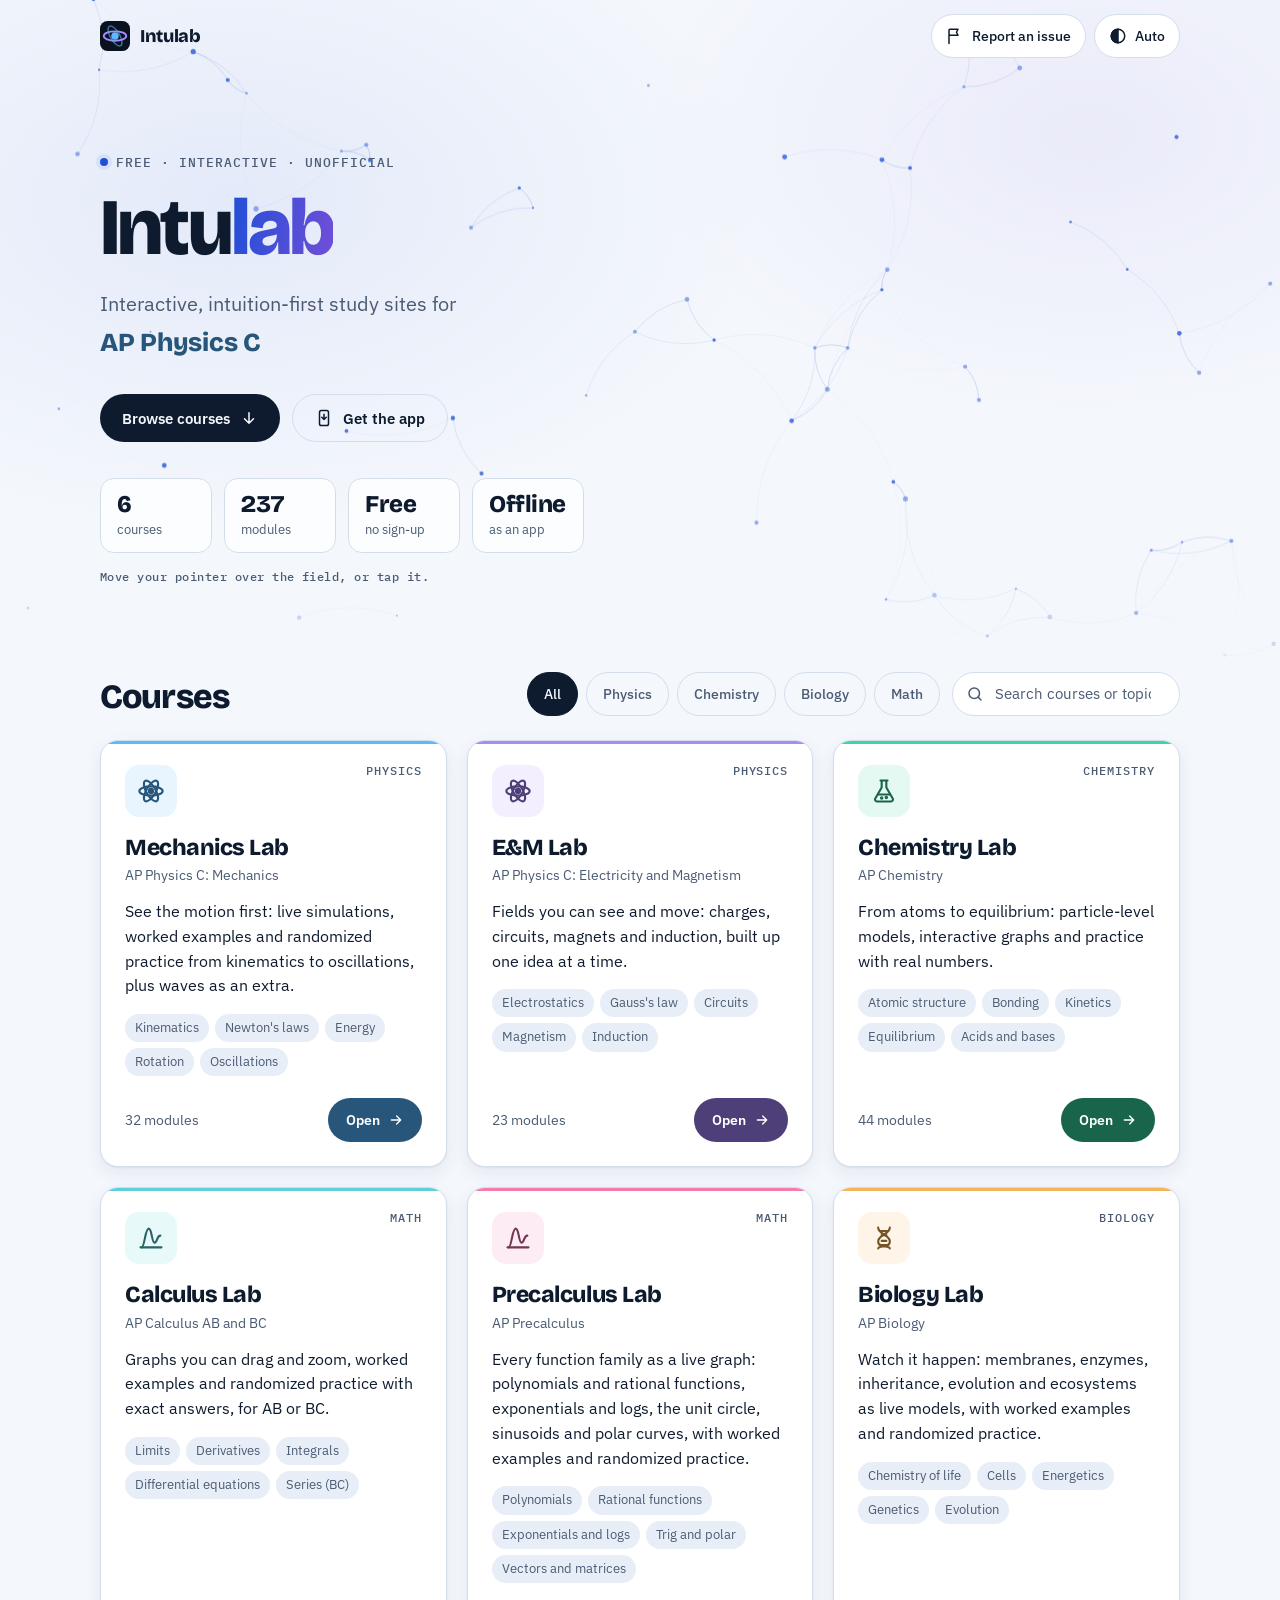
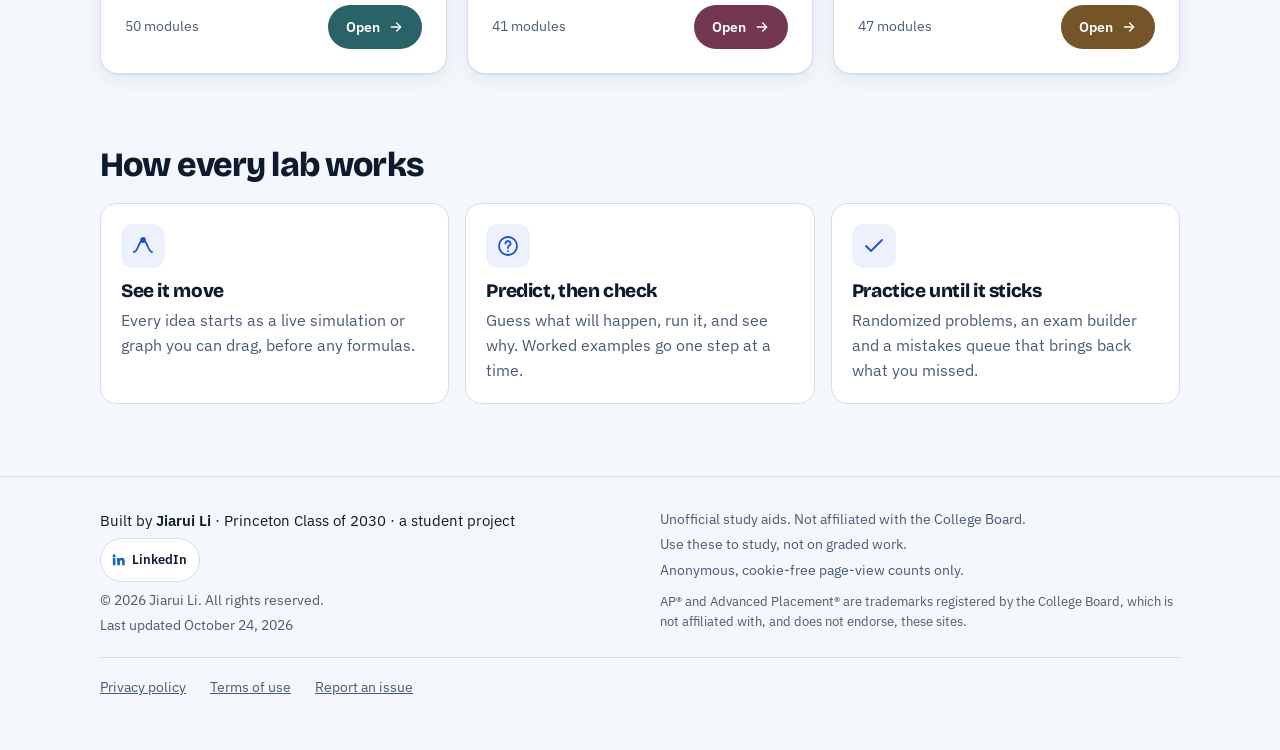
==== commit fe34b8ef: "Landing page: bring back the "Pick up where you left off" strip Same strip as before (above Courses," ====
--- a/index.html
+++ b/index.html
@@ -166,6 +166,14 @@
 
 /* courses */
 main{position:relative;z-index:1;padding-bottom:72px}
+.resume{display:flex;align-items:center;gap:14px;margin:0 0 22px;padding:14px 18px;border:1px solid var(--line);border-left:4px solid var(--c,var(--accent));border-radius:14px;background:color-mix(in srgb,var(--c,var(--accent)) 8%,var(--surface));color:var(--ink);text-decoration:none;box-shadow:var(--shadow);transition:transform .2s var(--ease),box-shadow .2s var(--ease)}
+.resume[hidden]{display:none}
+.resume:hover{transform:translateY(-2px);box-shadow:var(--shadow-hi)}
+.resume .rtxt{display:flex;flex-direction:column;gap:2px;min-width:0;flex:1}
+.resume small{font:500 12px var(--f-mono);letter-spacing:.06em;text-transform:uppercase;color:var(--muted)}
+.resume b{font:700 18px/1.25 var(--f-display);overflow:hidden;text-overflow:ellipsis}
+.resume .rarr{font-size:22px;color:var(--c,var(--accent))}
+.resume .rdot{width:12px;height:12px;border-radius:50%;background:var(--c,var(--accent));flex:none}
 .head{display:flex;flex-wrap:wrap;align-items:end;justify-content:space-between;gap:16px 24px;margin-bottom:24px}
 h2{font:800 clamp(26px,3.4vw,34px)/1.1 var(--f-display);letter-spacing:-.025em;margin:0}
 .tools{display:flex;flex-wrap:wrap;gap:12px;align-items:center}
@@ -319,6 +327,7 @@
 
 <main id="courses" tabindex="-1">
   <div class="wrap">
+    <a class="resume" id="resume" href="#" hidden><span class="rdot" aria-hidden="true"></span><span class="rtxt"><small>Pick up where you left off</small><b id="resume-t"></b></span><span class="rarr" aria-hidden="true">&rarr;</span></a>
     <div class="head">
       <h2>Courses</h2>
       <div class="tools">
@@ -521,6 +530,9 @@
 $('#q').addEventListener('input',e=>{query=e.target.value;render();});
 $('#grid').addEventListener('click',e=>{const a=e.target.closest('a.card');if(a)event('open:'+a.dataset.id);});
 render();
+/* resume: the course sites remember the last module opened on this device ({id,t,ts} under <prefix>last); show the newest one. Read-only. */
+{let best=null;COURSES.filter(c=>c.status==='live'&&c.prefix).forEach(c=>{try{const o=JSON.parse(localStorage.getItem(c.prefix+'last')||'null');if(o&&typeof o.id==='string'&&/^[\w-]+$/.test(o.id)&&typeof o.t==='string'&&Number.isFinite(o.ts)&&(!best||o.ts>best.o.ts))best={c,o};}catch(e){}});
+  if(best){const a=$('#resume');a.href=new URL(best.c.url,location.href).href+'#'+best.o.id;a.style.setProperty('--c',safeColor(best.c.accent));$('#resume-t').textContent=best.o.t+' · '+best.c.title;a.hidden=false;}}
 /* progress may change in another tab */
 addEventListener('storage',e=>{if(!e.key||COURSES.some(c=>c.progressKey===e.key))render();});
 addEventListener('pageshow',e=>{if(e.persisted)render();});
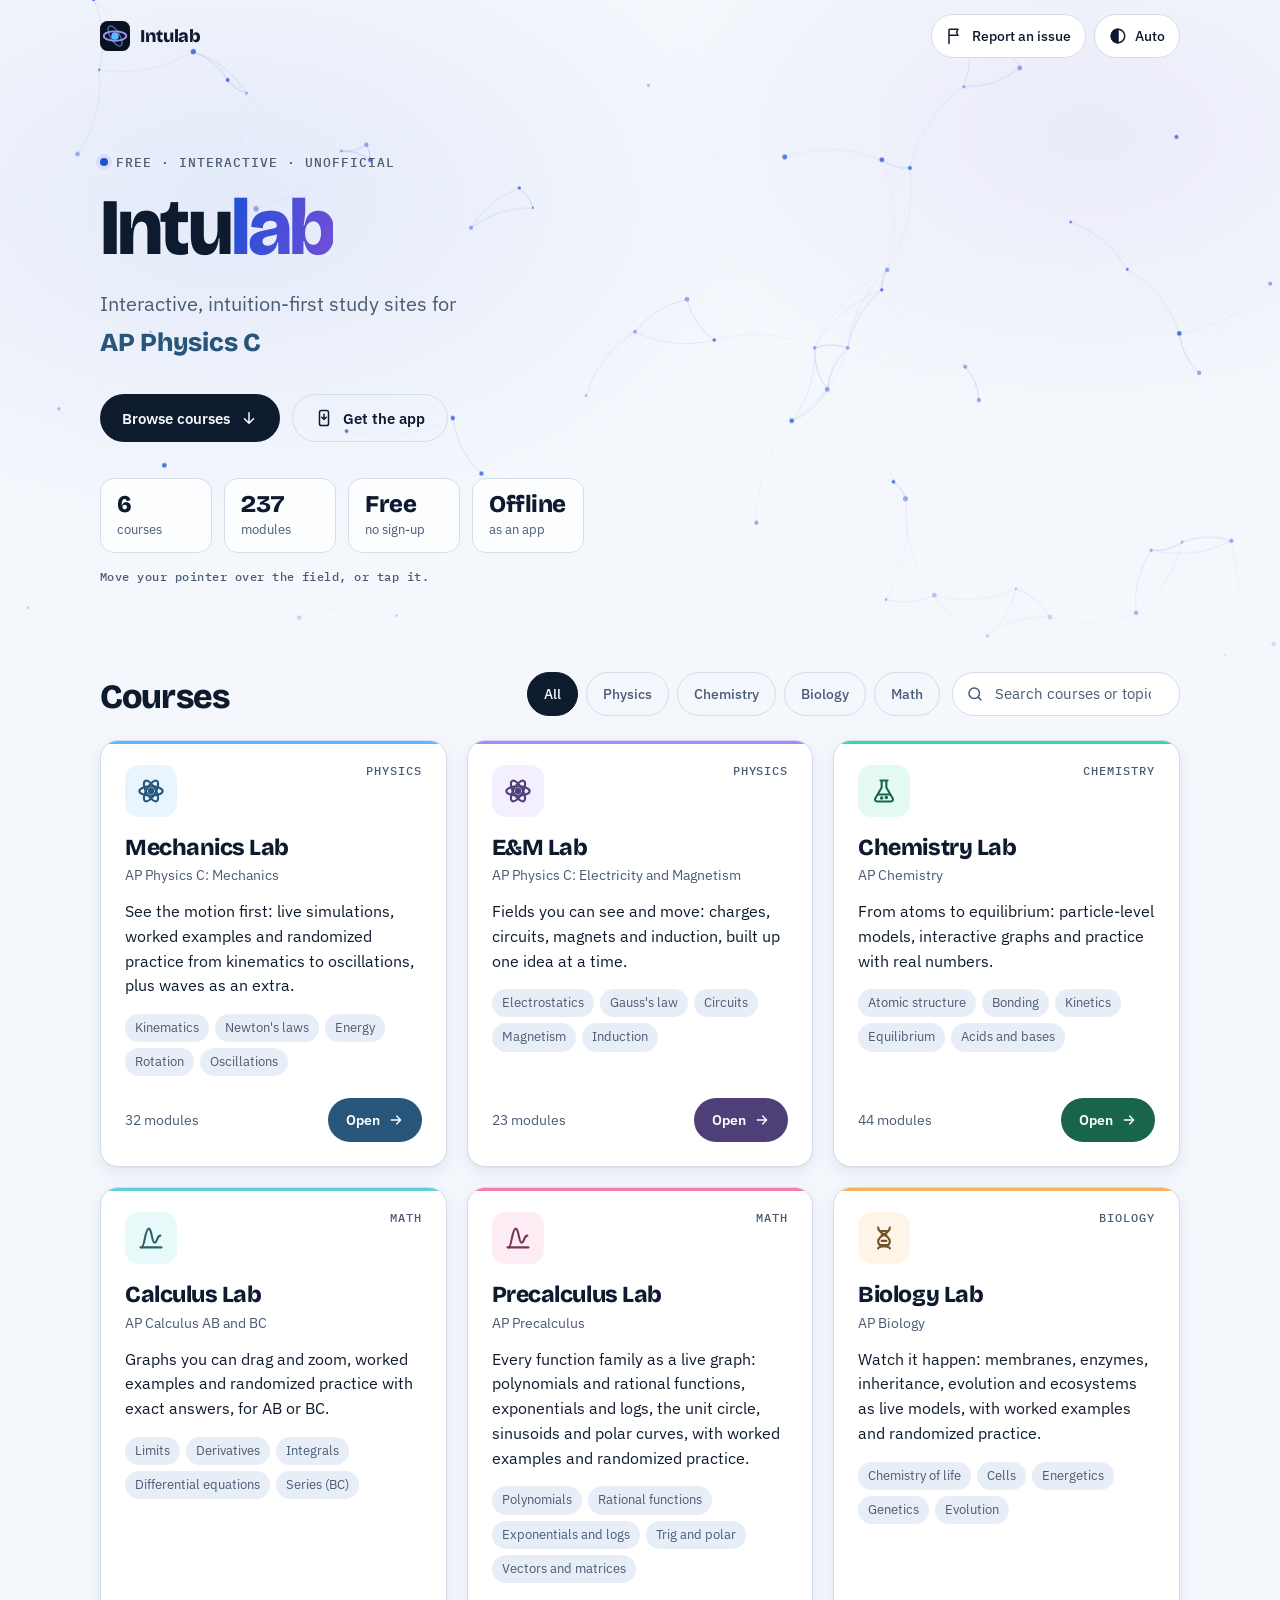
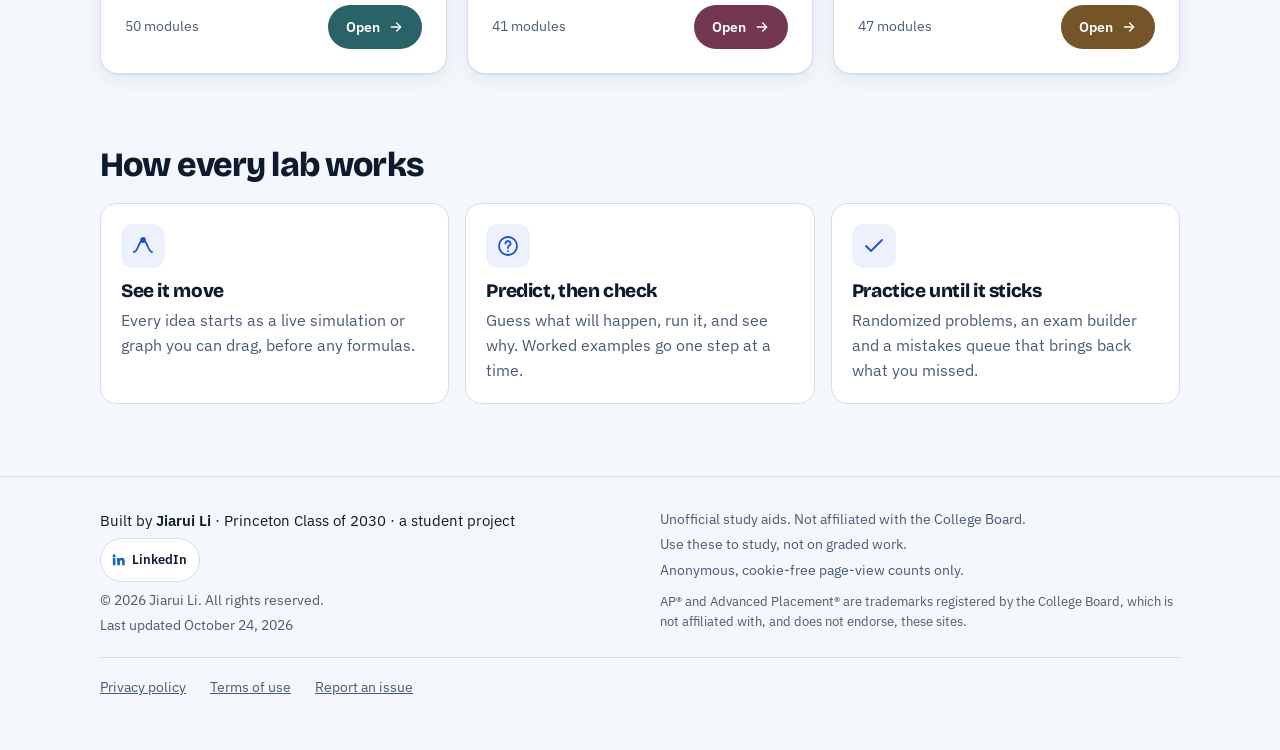
==== commit 3f8a16ec: "SEO: sitemap, canonical link, clearer title and description, course structured data Co-Authored-By: " ====
--- a/index.html
+++ b/index.html
@@ -3,8 +3,10 @@
 <head>
 <meta charset="utf-8">
 <meta name="viewport" content="width=device-width, initial-scale=1">
-<title>Intulab</title>
-<meta name="description" content="Interactive, intuition-first study sites for AP science and math.">
+<title>Intulab: free interactive AP study sites for science and math</title>
+<meta name="description" content="Free, interactive AP study sites: Physics C, Chemistry, Calculus AB and BC, Biology and Precalculus. Live simulations, worked examples and practice. No sign-up, works offline.">
+<link rel="canonical" href="https://jiacode2030.github.io/intulab/">
+<script type="application/ld+json">{"@context": "https://schema.org", "@graph": [{"@type": "WebSite", "name": "Intulab", "url": "https://jiacode2030.github.io/intulab/", "inLanguage": "en", "description": "Free, interactive, intuition-first study sites for AP Physics C, Chemistry, Calculus, Biology and Precalculus."}, {"@type": "ItemList", "name": "Intulab courses", "itemListElement": [{"@type": "ListItem", "position": 1, "item": {"@type": "Course", "name": "Mechanics Lab (AP Physics C: Mechanics)", "description": "Live simulations, free-body diagrams, worked examples and randomized practice for AP Physics C: Mechanics.", "url": "https://jiacode2030.github.io/physics-mechanics/", "isAccessibleForFree": true, "provider": {"@type": "Organization", "name": "Intulab", "url": "https://jiacode2030.github.io/intulab/"}}}, {"@type": "ListItem", "position": 2, "item": {"@type": "Course", "name": "E&M Lab (AP Physics C: Electricity and Magnetism)", "description": "Charges, circuits, magnets and induction as live simulations, with worked examples and practice for AP Physics C: Electricity and Magnetism.", "url": "https://jiacode2030.github.io/physics-em/", "isAccessibleForFree": true, "provider": {"@type": "Organization", "name": "Intulab", "url": "https://jiacode2030.github.io/intulab/"}}}, {"@type": "ListItem", "position": 3, "item": {"@type": "Course", "name": "Chemistry Lab (AP Chemistry)", "description": "3D molecules, particle simulations, interactive graphs and randomized practice for AP Chemistry.", "url": "https://jiacode2030.github.io/chemistry-lab/", "isAccessibleForFree": true, "provider": {"@type": "Organization", "name": "Intulab", "url": "https://jiacode2030.github.io/intulab/"}}}, {"@type": "ListItem", "position": 4, "item": {"@type": "Course", "name": "Calculus Lab (AP Calculus AB and BC)", "description": "Graphs you can drag and zoom, worked examples and exact-answer practice for AP Calculus AB and BC.", "url": "https://jiacode2030.github.io/calculus-lab/", "isAccessibleForFree": true, "provider": {"@type": "Organization", "name": "Intulab", "url": "https://jiacode2030.github.io/intulab/"}}}, {"@type": "ListItem", "position": 5, "item": {"@type": "Course", "name": "Biology Lab (AP Biology)", "description": "Membranes, enzymes, inheritance, evolution and ecosystems as live models, with practice for AP Biology.", "url": "https://jiacode2030.github.io/biology-lab/", "isAccessibleForFree": true, "provider": {"@type": "Organization", "name": "Intulab", "url": "https://jiacode2030.github.io/intulab/"}}}, {"@type": "ListItem", "position": 6, "item": {"@type": "Course", "name": "Precalculus Lab (AP Precalculus)", "description": "The unit circle, functions, trig, exponentials, logs and polar graphs as live graphs, with practice for AP Precalculus.", "url": "https://jiacode2030.github.io/precalculus-lab/", "isAccessibleForFree": true, "provider": {"@type": "Organization", "name": "Intulab", "url": "https://jiacode2030.github.io/intulab/"}}}]}]}</script>
 <meta property="og:type" content="website">
 <meta property="og:site_name" content="Intulab">
 <meta property="og:title" content="Intulab: interactive AP study sites">
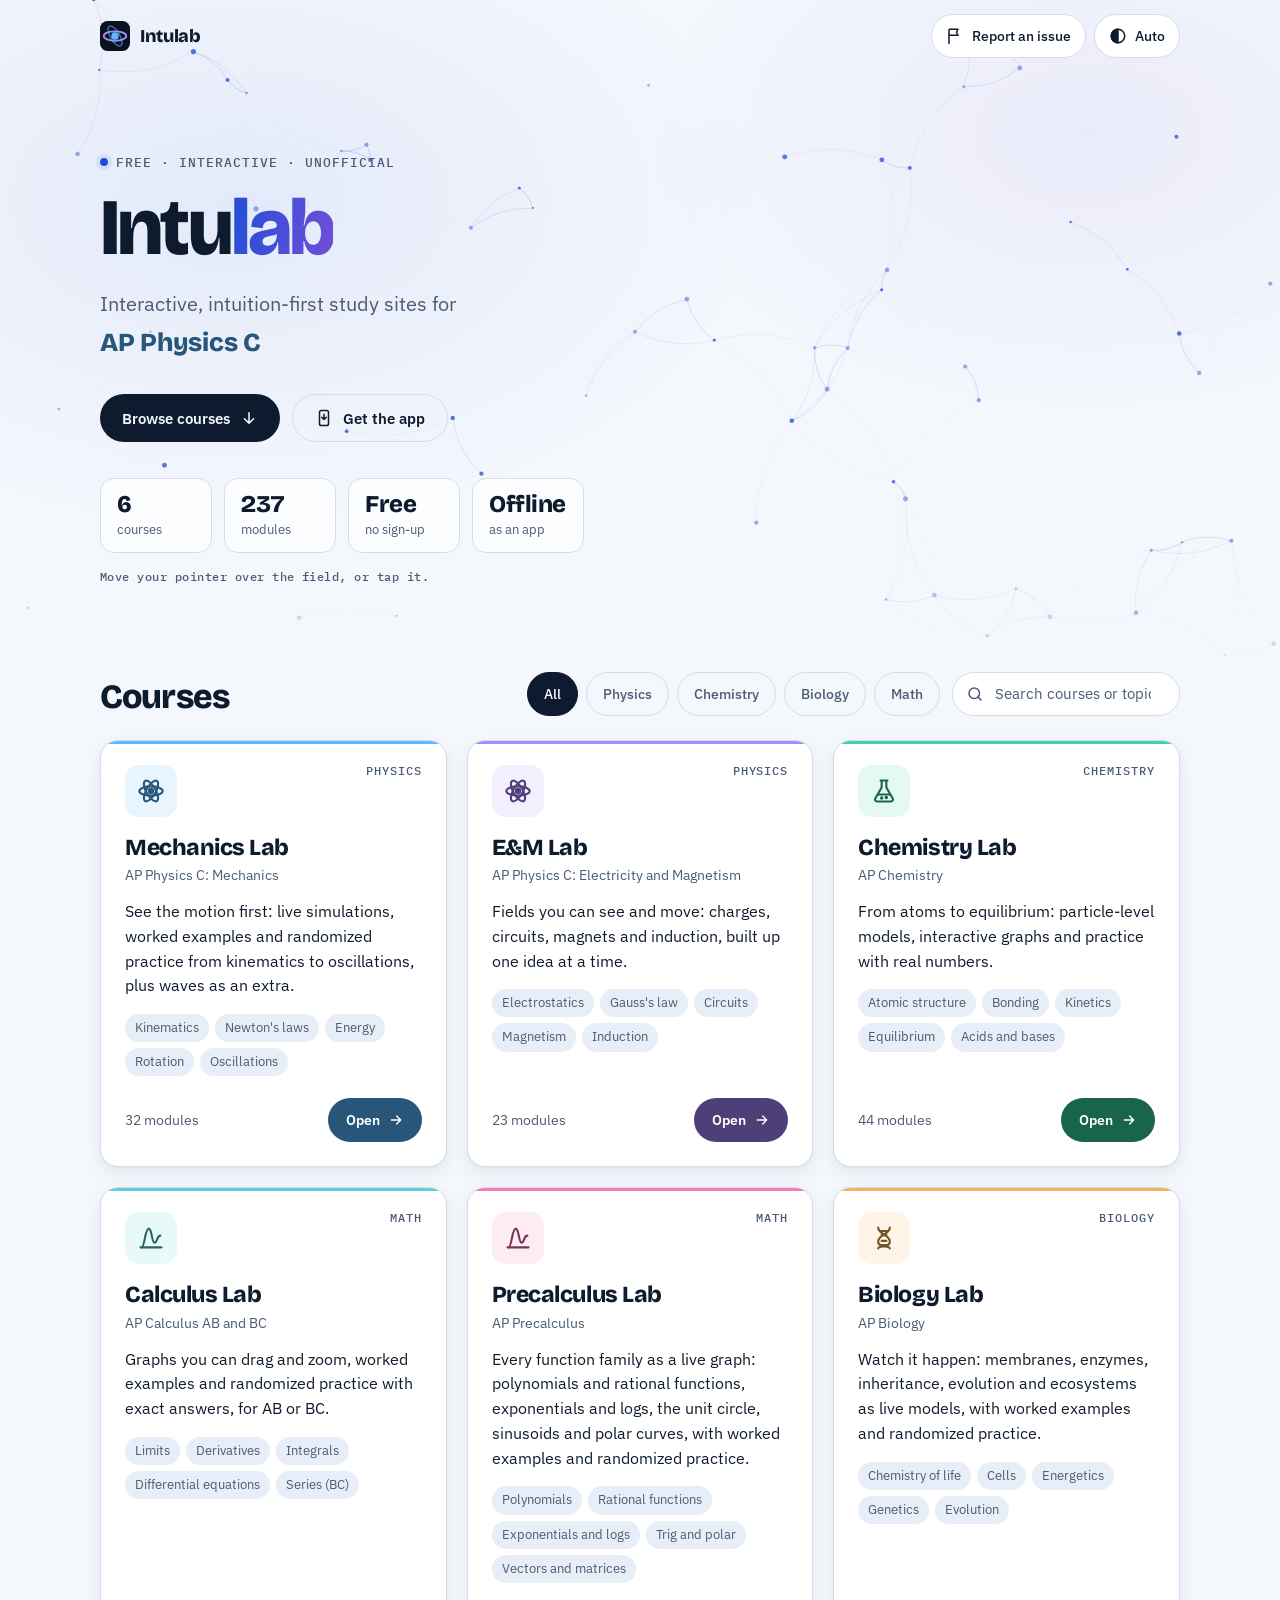
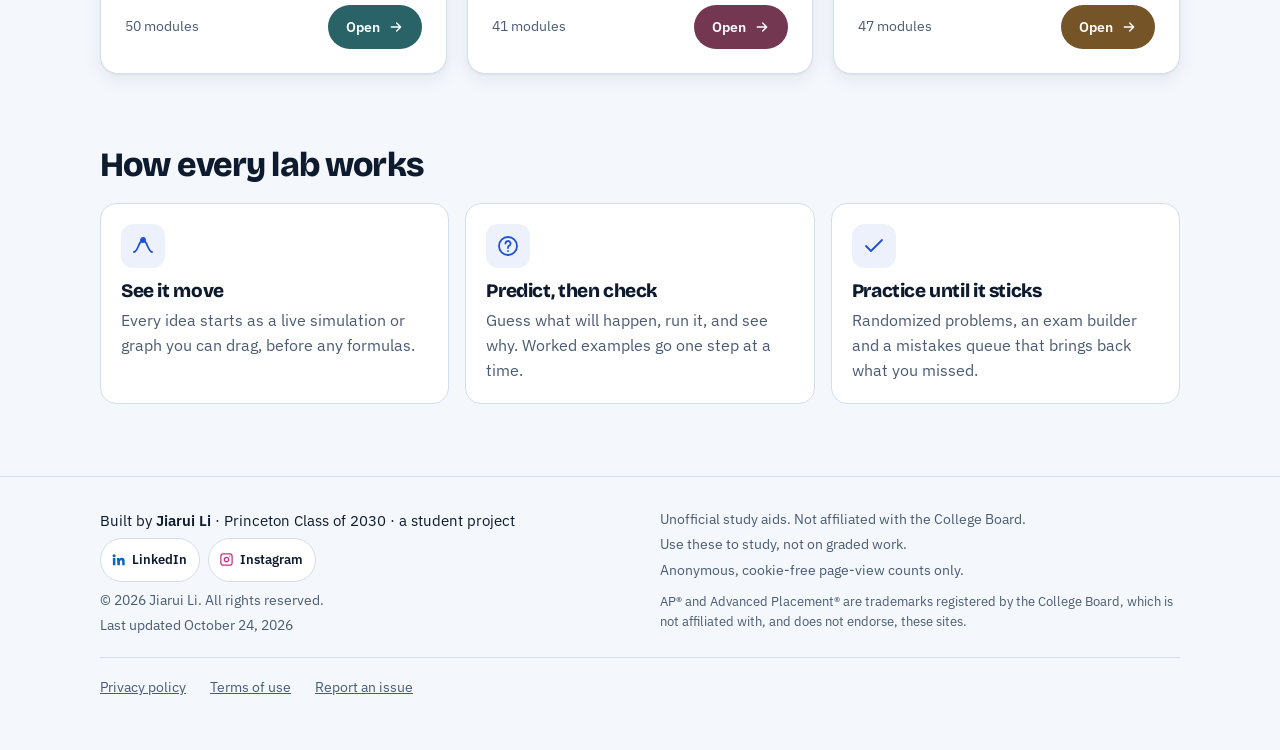
==== commit f2a2d023: "Add the Intulab Instagram link next to LinkedIn (landing footer and each lab's overview footer); pri" ====
--- a/index.html
+++ b/index.html
@@ -264,6 +264,11 @@
 :root[data-theme="dark"] .li-link svg{fill:#70B5F9}
 @media (prefers-color-scheme: dark){:root:not([data-theme="light"]) .li-link svg{fill:#70B5F9}}
 .li-link:hover{border-color:#0A66C2}
+.socials{display:inline-flex;flex-wrap:wrap;gap:8px}
+.ig-link svg{fill:#C13584}
+.ig-link:hover{border-color:#C13584;color:#C13584}
+:root[data-theme="dark"] .ig-link svg{fill:#F58EB8}
+@media (prefers-color-scheme: dark){:root:not([data-theme="light"]) .ig-link svg{fill:#F58EB8}}
 footer .flinks{flex-basis:100%;display:flex;flex-wrap:wrap;gap:0 24px;border-top:1px solid var(--line);padding-top:8px}
 
 @media (max-width:560px){
@@ -383,7 +388,7 @@
 <footer>
   <div class="wrap">
     <div class="fcol">
-      <p class="credit"><span>Built by <b>Jiarui Li</b> · Princeton Class of 2030 · a student project</span><a class="li-link" href="https://www.linkedin.com/in/jiarui-li2030" target="_blank" rel="noopener" aria-label="Jiarui Li on LinkedIn (opens in a new tab)"><svg viewBox="0 0 24 24" aria-hidden="true"><path d="M4.98 3.5a2.5 2.5 0 1 1 0 5 2.5 2.5 0 0 1 0-5zM3 9.5h4V21H3zM9.5 9.5h3.8v1.6h.06c.53-1 1.83-2.06 3.77-2.06 4.03 0 4.77 2.65 4.77 6.1V21h-4v-5.1c0-1.22-.02-2.78-1.7-2.78-1.7 0-1.96 1.33-1.96 2.7V21h-4z"/></svg>LinkedIn</a></p>
+      <p class="credit"><span>Built by <b>Jiarui Li</b> · Princeton Class of 2030 · a student project</span><span class="socials"><a class="li-link" href="https://www.linkedin.com/in/jiarui-li2030" target="_blank" rel="noopener" aria-label="Jiarui Li on LinkedIn (opens in a new tab)"><svg viewBox="0 0 24 24" aria-hidden="true"><path d="M4.98 3.5a2.5 2.5 0 1 1 0 5 2.5 2.5 0 0 1 0-5zM3 9.5h4V21H3zM9.5 9.5h3.8v1.6h.06c.53-1 1.83-2.06 3.77-2.06 4.03 0 4.77 2.65 4.77 6.1V21h-4v-5.1c0-1.22-.02-2.78-1.7-2.78-1.7 0-1.96 1.33-1.96 2.7V21h-4z"/></svg>LinkedIn</a><a class="li-link ig-link" href="https://www.instagram.com/intulab.ap/" target="_blank" rel="noopener" aria-label="Intulab on Instagram (opens in a new tab)"><svg viewBox="0 0 24 24" aria-hidden="true"><path fill-rule="evenodd" d="M7 2h10a5 5 0 0 1 5 5v10a5 5 0 0 1-5 5H7a5 5 0 0 1-5-5V7a5 5 0 0 1 5-5zm0 2a3 3 0 0 0-3 3v10a3 3 0 0 0 3 3h10a3 3 0 0 0 3-3V7a3 3 0 0 0-3-3H7zm5 3.5A4.5 4.5 0 1 1 7.5 12 4.5 4.5 0 0 1 12 7.5zm0 2A2.5 2.5 0 1 0 14.5 12 2.5 2.5 0 0 0 12 9.5zM17.3 5.7a1 1 0 1 1-1 1 1 1 0 0 1 1-1z"/></svg>Instagram</a></span></p>
       <p>© 2026 Jiarui Li. All rights reserved.</p>
       <p>Last updated October 24, 2026</p>
     </div>
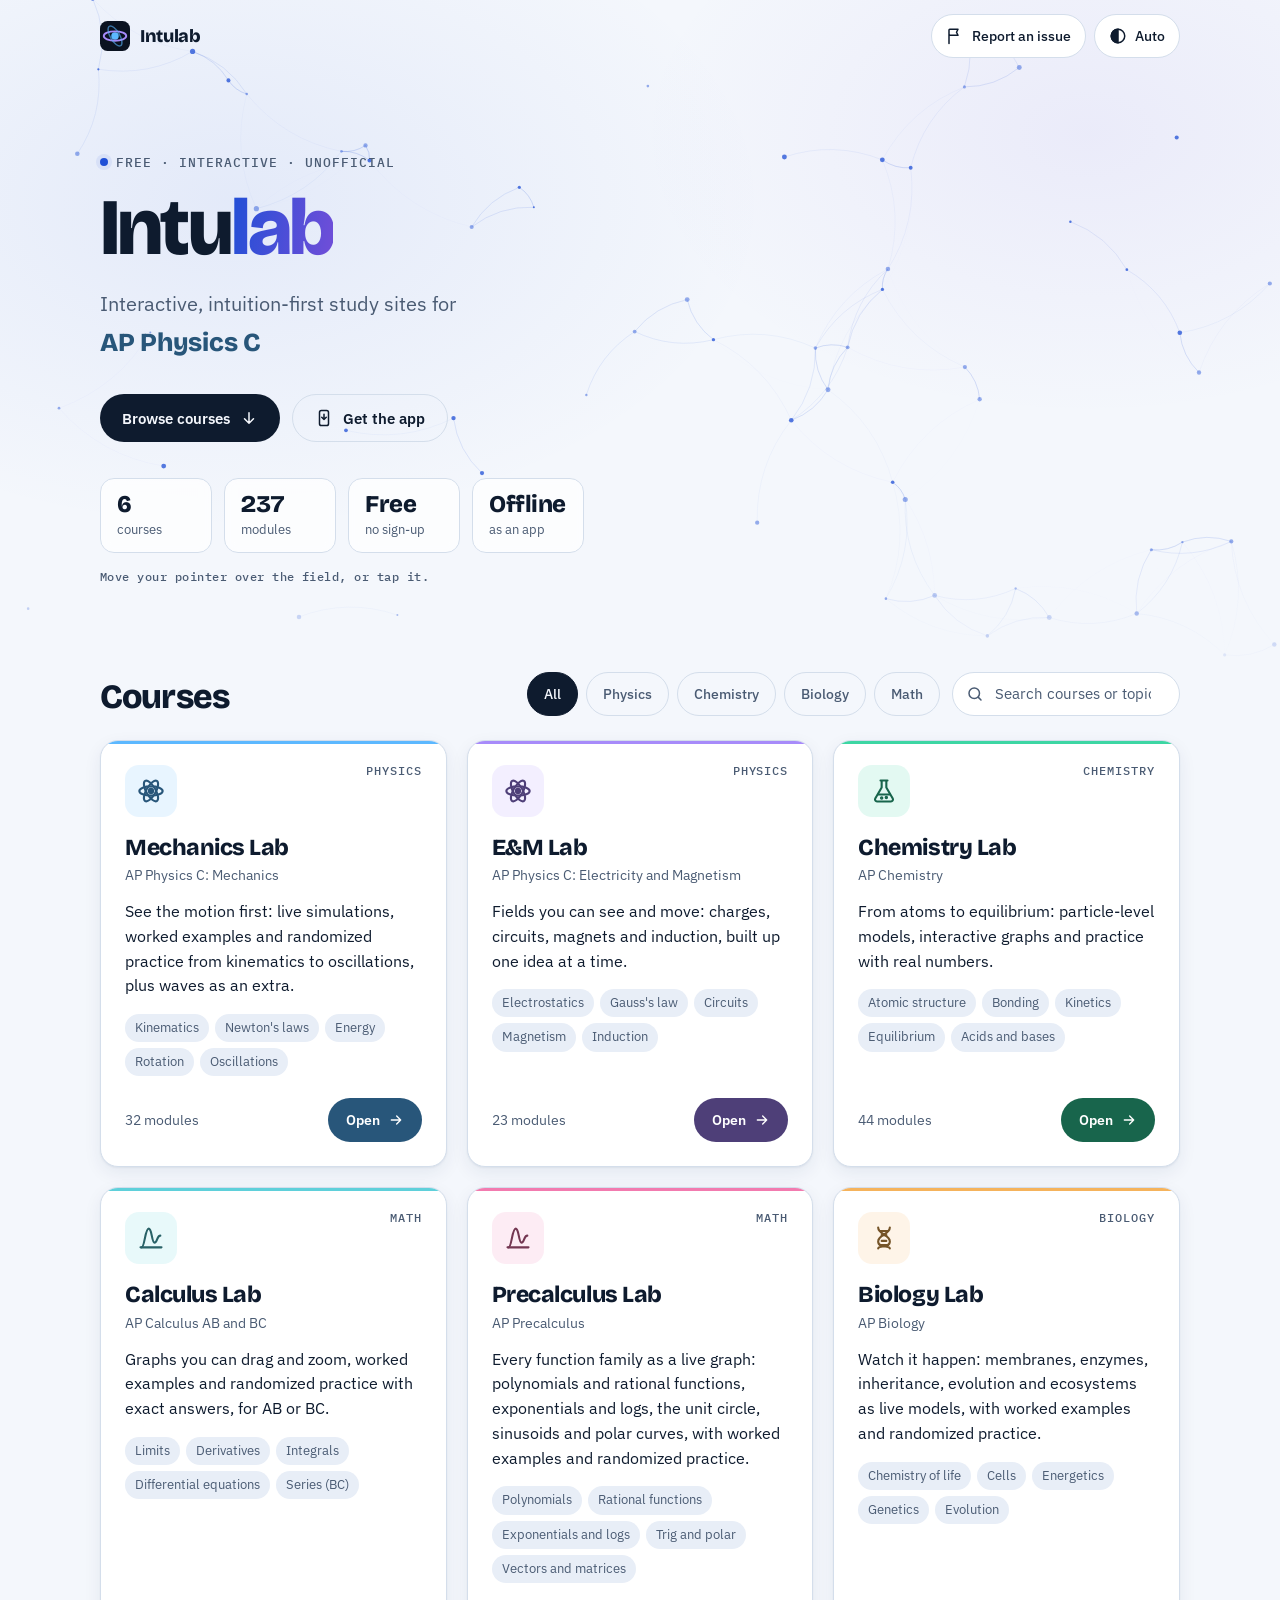
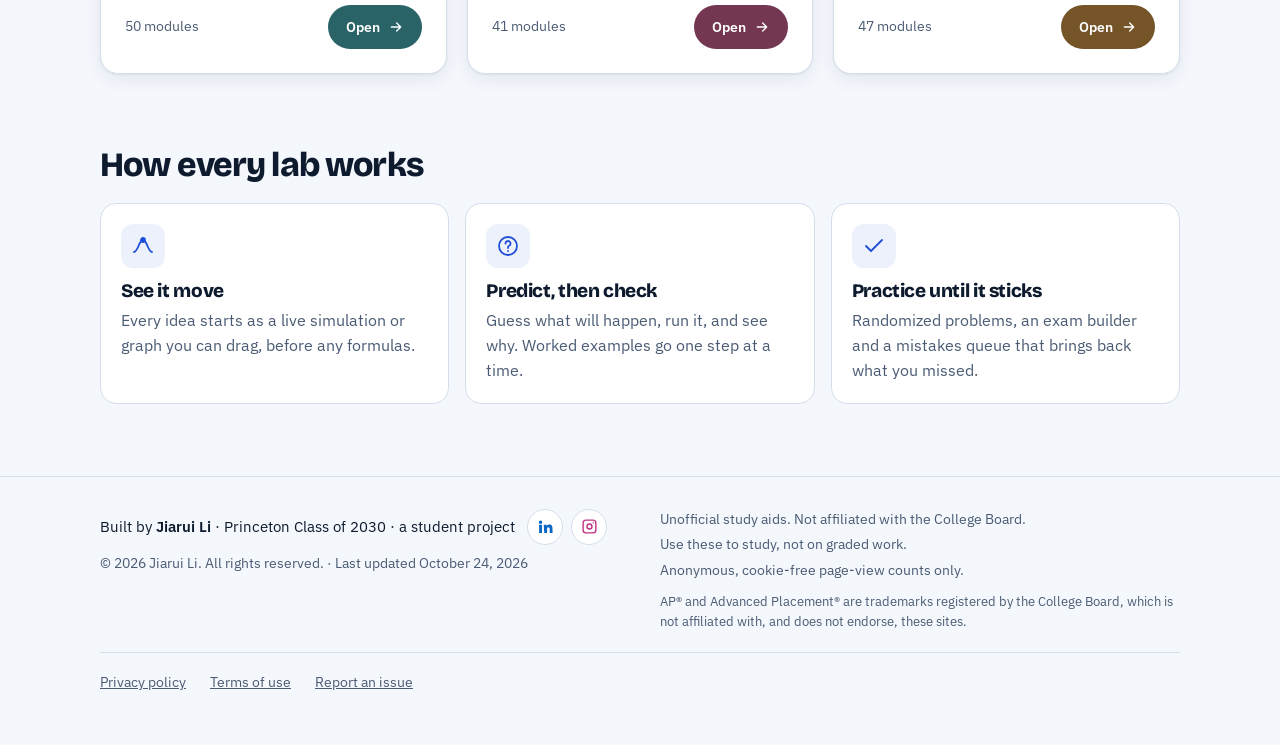
==== commit c9814dc7: "Compact footer credit: icon-only LinkedIn and Instagram on the credit line, © and Last updated on on" ====
--- a/index.html
+++ b/index.html
@@ -265,6 +265,9 @@
 @media (prefers-color-scheme: dark){:root:not([data-theme="light"]) .li-link svg{fill:#70B5F9}}
 .li-link:hover{border-color:#0A66C2}
 .socials{display:inline-flex;flex-wrap:wrap;gap:8px}
+.socials .li-link{font-size:0;gap:0;padding:0;width:36px;min-width:36px;height:36px;min-height:36px;justify-content:center;border-radius:50%}
+.socials .li-link svg{width:17px;height:17px}
+@media (max-width:900px),(pointer:coarse){.socials .li-link{width:44px;height:44px;min-width:44px;min-height:44px}}
 .ig-link svg{fill:#C13584}
 .ig-link:hover{border-color:#C13584;color:#C13584}
 :root[data-theme="dark"] .ig-link svg{fill:#F58EB8}
@@ -389,8 +392,7 @@
   <div class="wrap">
     <div class="fcol">
       <p class="credit"><span>Built by <b>Jiarui Li</b> · Princeton Class of 2030 · a student project</span><span class="socials"><a class="li-link" href="https://www.linkedin.com/in/jiarui-li2030" target="_blank" rel="noopener" aria-label="Jiarui Li on LinkedIn (opens in a new tab)"><svg viewBox="0 0 24 24" aria-hidden="true"><path d="M4.98 3.5a2.5 2.5 0 1 1 0 5 2.5 2.5 0 0 1 0-5zM3 9.5h4V21H3zM9.5 9.5h3.8v1.6h.06c.53-1 1.83-2.06 3.77-2.06 4.03 0 4.77 2.65 4.77 6.1V21h-4v-5.1c0-1.22-.02-2.78-1.7-2.78-1.7 0-1.96 1.33-1.96 2.7V21h-4z"/></svg>LinkedIn</a><a class="li-link ig-link" href="https://www.instagram.com/intulab.ap/" target="_blank" rel="noopener" aria-label="Intulab on Instagram (opens in a new tab)"><svg viewBox="0 0 24 24" aria-hidden="true"><path fill-rule="evenodd" d="M7 2h10a5 5 0 0 1 5 5v10a5 5 0 0 1-5 5H7a5 5 0 0 1-5-5V7a5 5 0 0 1 5-5zm0 2a3 3 0 0 0-3 3v10a3 3 0 0 0 3 3h10a3 3 0 0 0 3-3V7a3 3 0 0 0-3-3H7zm5 3.5A4.5 4.5 0 1 1 7.5 12 4.5 4.5 0 0 1 12 7.5zm0 2A2.5 2.5 0 1 0 14.5 12 2.5 2.5 0 0 0 12 9.5zM17.3 5.7a1 1 0 1 1-1 1 1 1 0 0 1 1-1z"/></svg>Instagram</a></span></p>
-      <p>© 2026 Jiarui Li. All rights reserved.</p>
-      <p>Last updated October 24, 2026</p>
+      <p>© 2026 Jiarui Li. All rights reserved. · Last updated October 24, 2026</p>
     </div>
     <div class="fcol">
       <p>Unofficial study aids. Not affiliated with the College Board.</p>
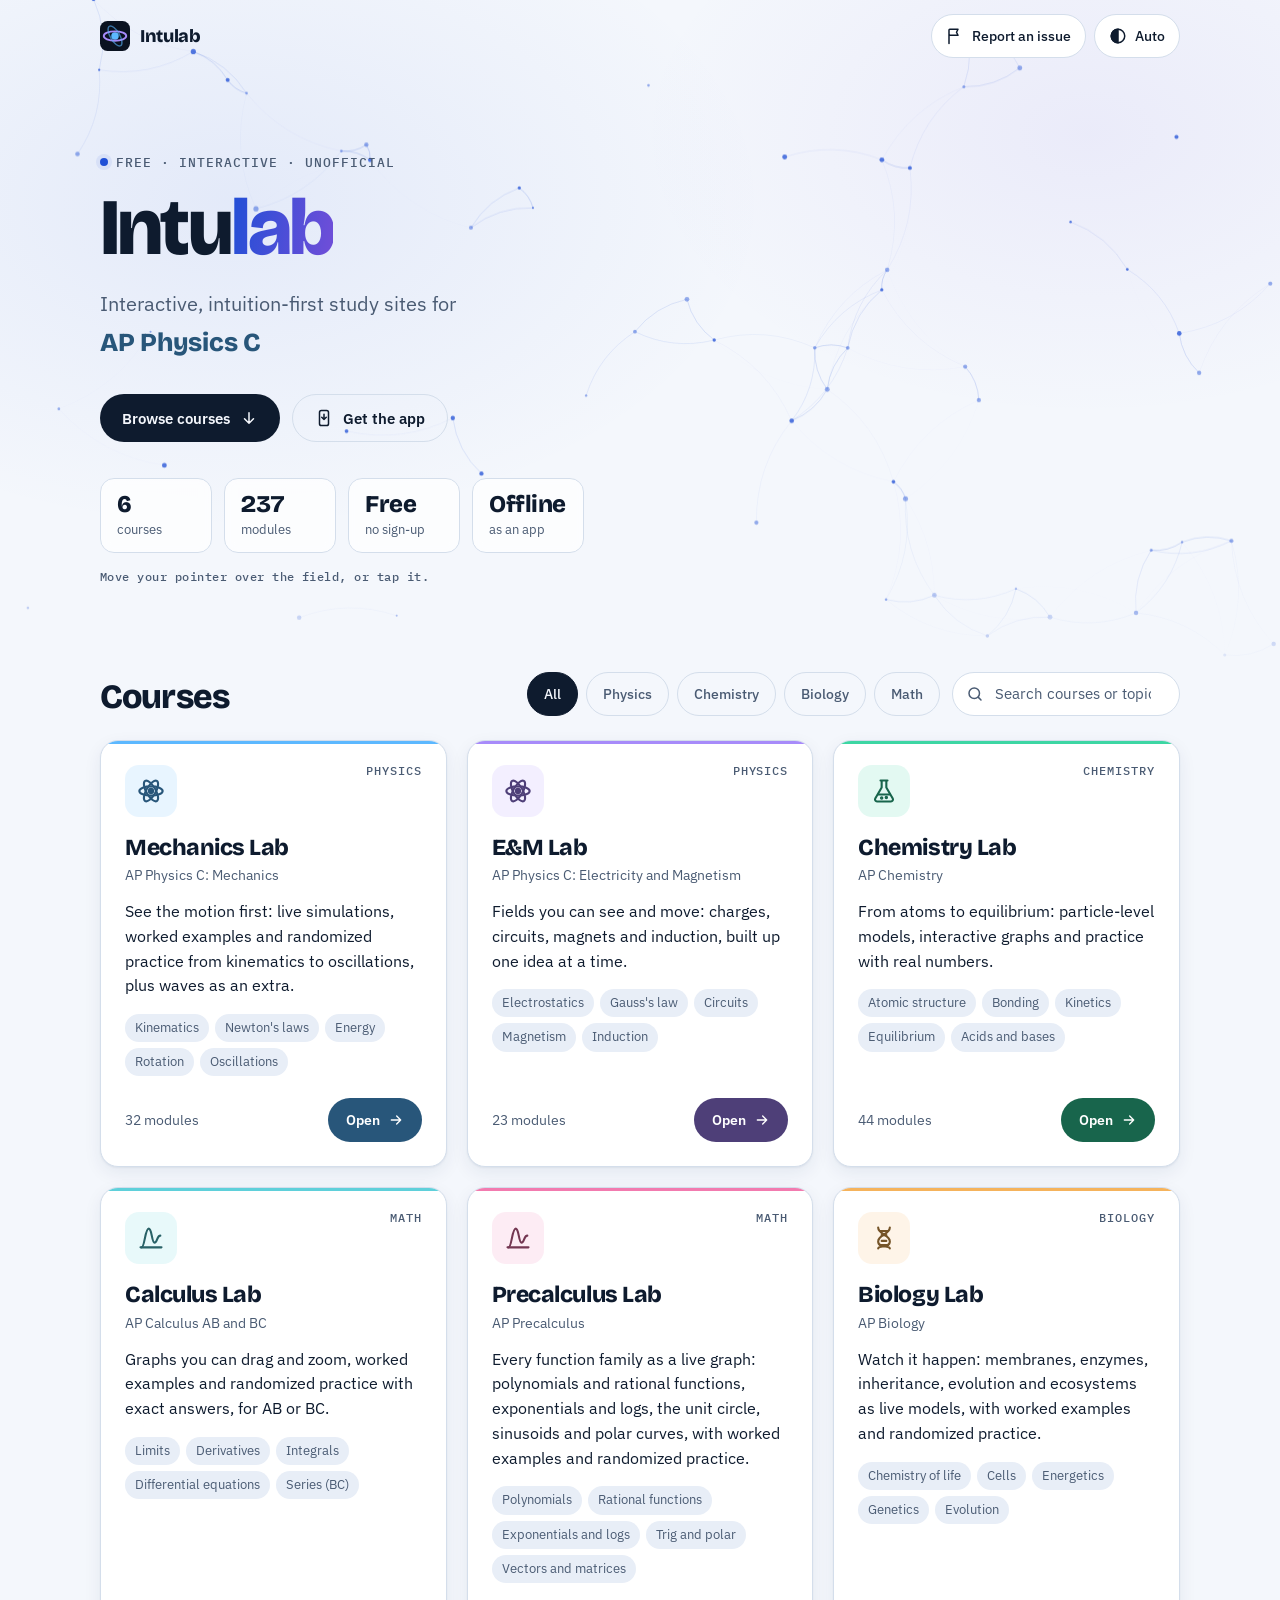
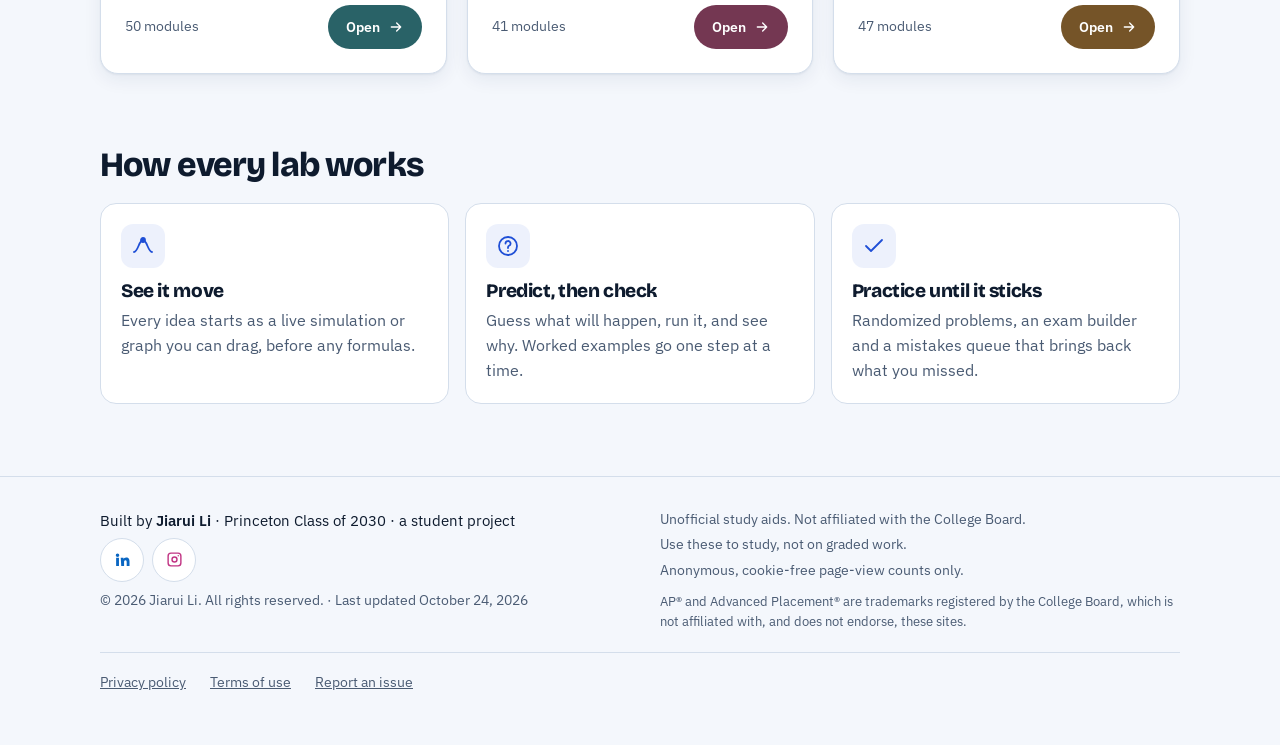
==== commit b56eec28: "Landing: social icons stay 44px for touch (the footer is still compact) Co-Authored-By: Claude <nore" ====
--- a/index.html
+++ b/index.html
@@ -265,7 +265,7 @@
 @media (prefers-color-scheme: dark){:root:not([data-theme="light"]) .li-link svg{fill:#70B5F9}}
 .li-link:hover{border-color:#0A66C2}
 .socials{display:inline-flex;flex-wrap:wrap;gap:8px}
-.socials .li-link{font-size:0;gap:0;padding:0;width:36px;min-width:36px;height:36px;min-height:36px;justify-content:center;border-radius:50%}
+.socials .li-link{font-size:0;gap:0;padding:0;width:44px;min-width:44px;height:44px;min-height:44px;justify-content:center;border-radius:50%}
 .socials .li-link svg{width:17px;height:17px}
 @media (max-width:900px),(pointer:coarse){.socials .li-link{width:44px;height:44px;min-width:44px;min-height:44px}}
 .ig-link svg{fill:#C13584}
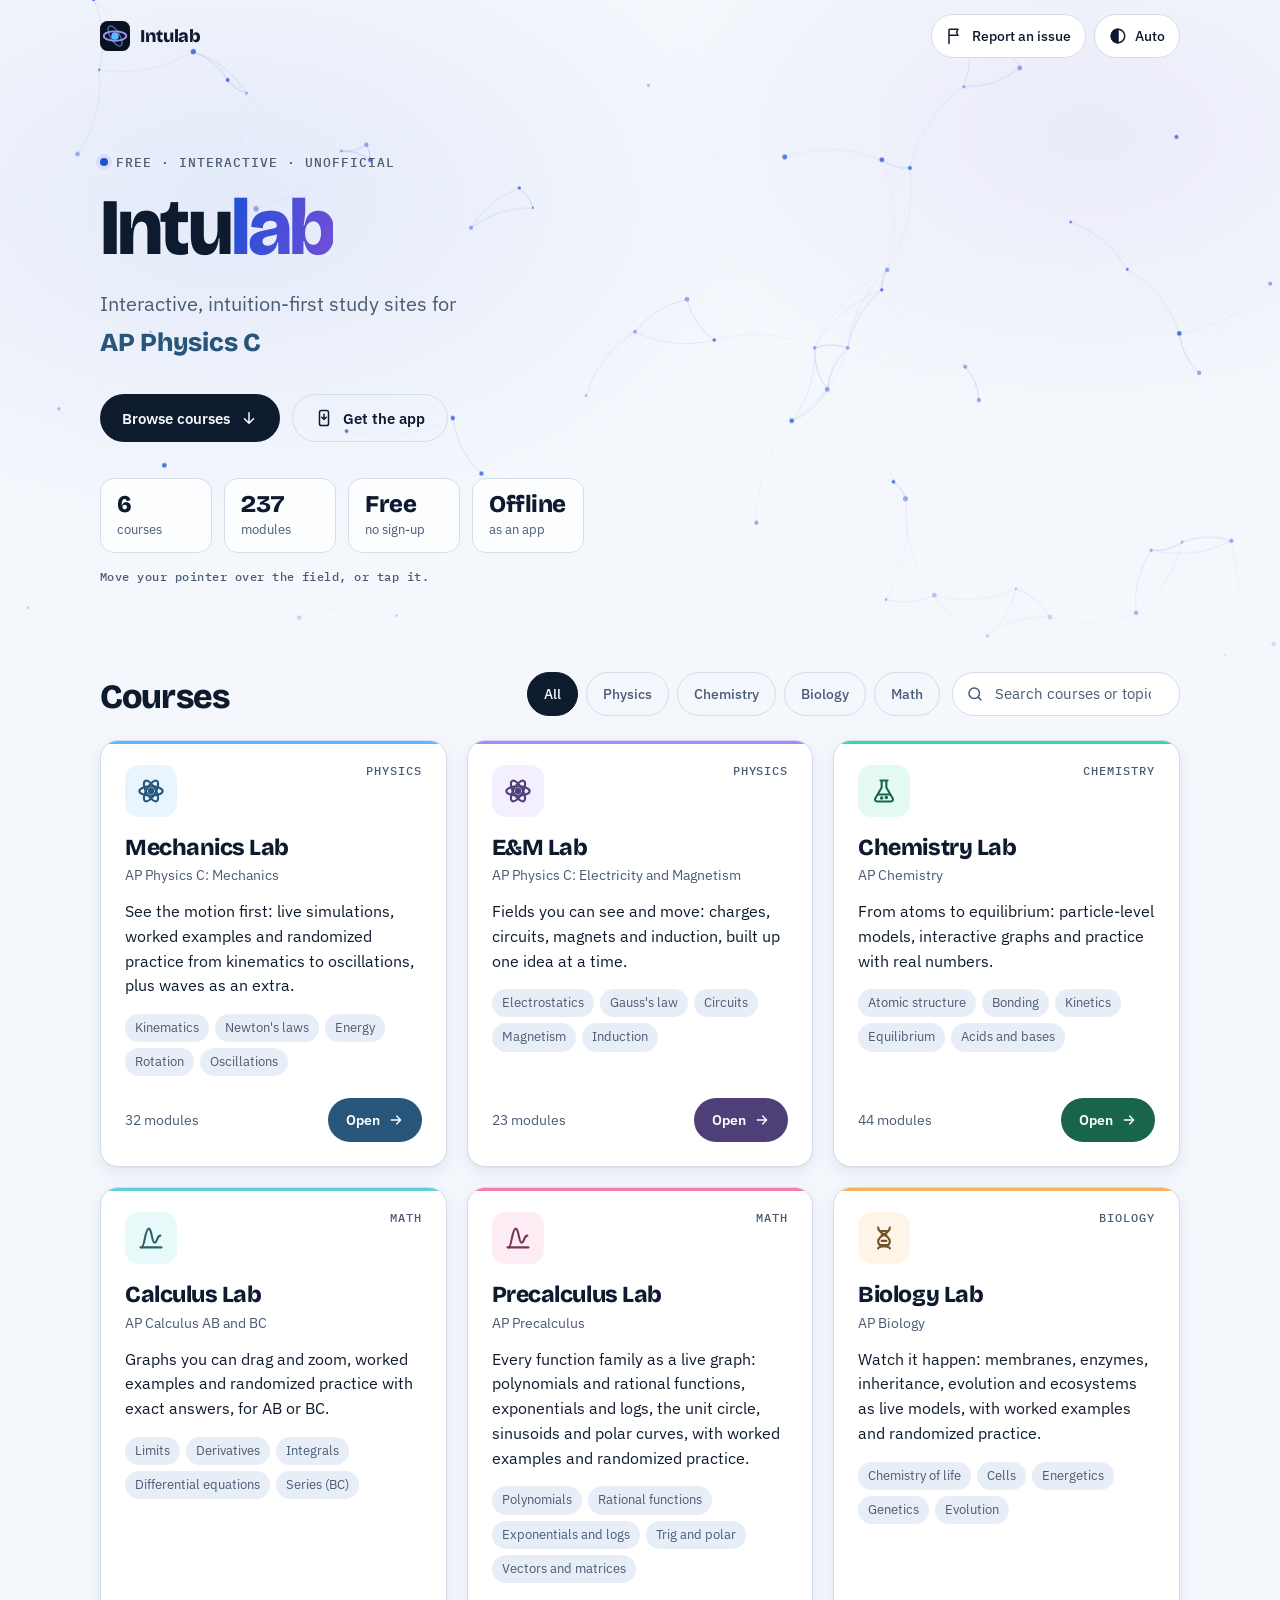
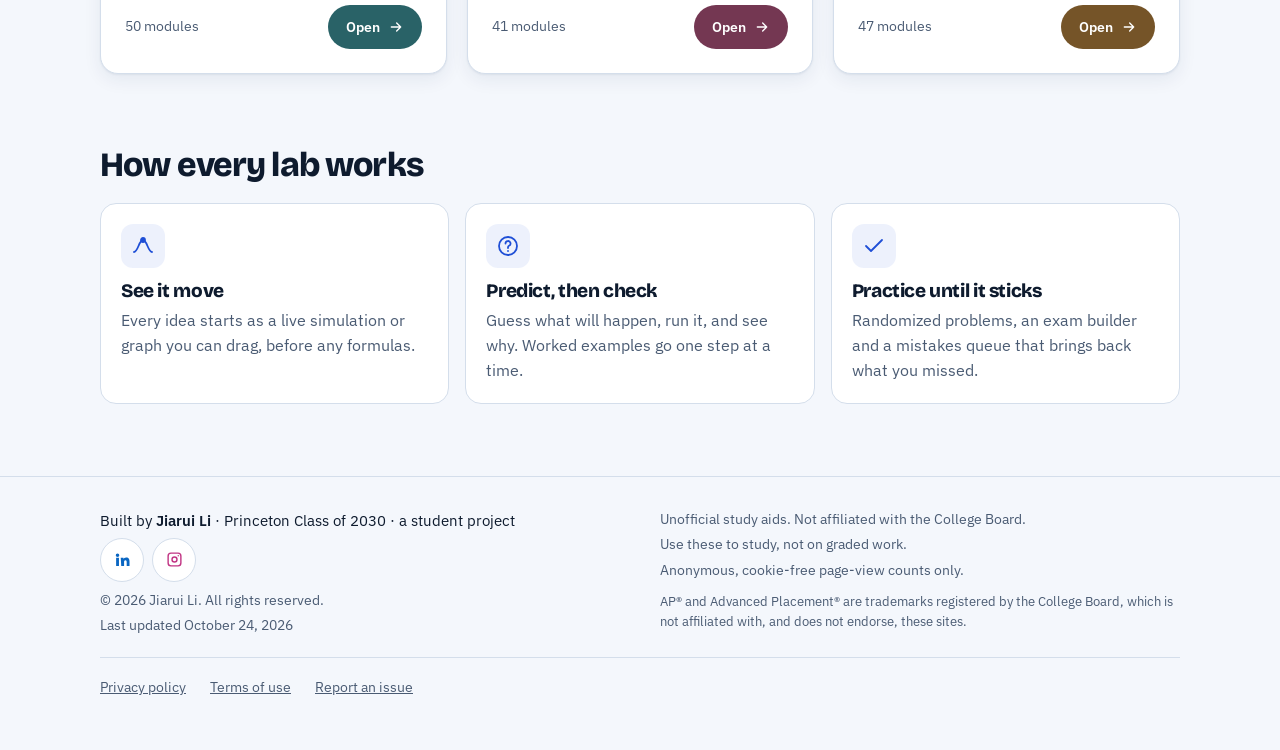
==== commit 035983b7: "Footer notes: one item per line with even spacing, regular font so lines wrap less Co-Authored-By: C" ====
--- a/index.html
+++ b/index.html
@@ -392,7 +392,8 @@
   <div class="wrap">
     <div class="fcol">
       <p class="credit"><span>Built by <b>Jiarui Li</b> · Princeton Class of 2030 · a student project</span><span class="socials"><a class="li-link" href="https://www.linkedin.com/in/jiarui-li2030" target="_blank" rel="noopener" aria-label="Jiarui Li on LinkedIn (opens in a new tab)"><svg viewBox="0 0 24 24" aria-hidden="true"><path d="M4.98 3.5a2.5 2.5 0 1 1 0 5 2.5 2.5 0 0 1 0-5zM3 9.5h4V21H3zM9.5 9.5h3.8v1.6h.06c.53-1 1.83-2.06 3.77-2.06 4.03 0 4.77 2.65 4.77 6.1V21h-4v-5.1c0-1.22-.02-2.78-1.7-2.78-1.7 0-1.96 1.33-1.96 2.7V21h-4z"/></svg>LinkedIn</a><a class="li-link ig-link" href="https://www.instagram.com/intulab.ap/" target="_blank" rel="noopener" aria-label="Intulab on Instagram (opens in a new tab)"><svg viewBox="0 0 24 24" aria-hidden="true"><path fill-rule="evenodd" d="M7 2h10a5 5 0 0 1 5 5v10a5 5 0 0 1-5 5H7a5 5 0 0 1-5-5V7a5 5 0 0 1 5-5zm0 2a3 3 0 0 0-3 3v10a3 3 0 0 0 3 3h10a3 3 0 0 0 3-3V7a3 3 0 0 0-3-3H7zm5 3.5A4.5 4.5 0 1 1 7.5 12 4.5 4.5 0 0 1 12 7.5zm0 2A2.5 2.5 0 1 0 14.5 12 2.5 2.5 0 0 0 12 9.5zM17.3 5.7a1 1 0 1 1-1 1 1 1 0 0 1 1-1z"/></svg>Instagram</a></span></p>
-      <p>© 2026 Jiarui Li. All rights reserved. · Last updated October 24, 2026</p>
+      <p>© 2026 Jiarui Li. All rights reserved.</p>
+      <p>Last updated October 24, 2026</p>
     </div>
     <div class="fcol">
       <p>Unofficial study aids. Not affiliated with the College Board.</p>
